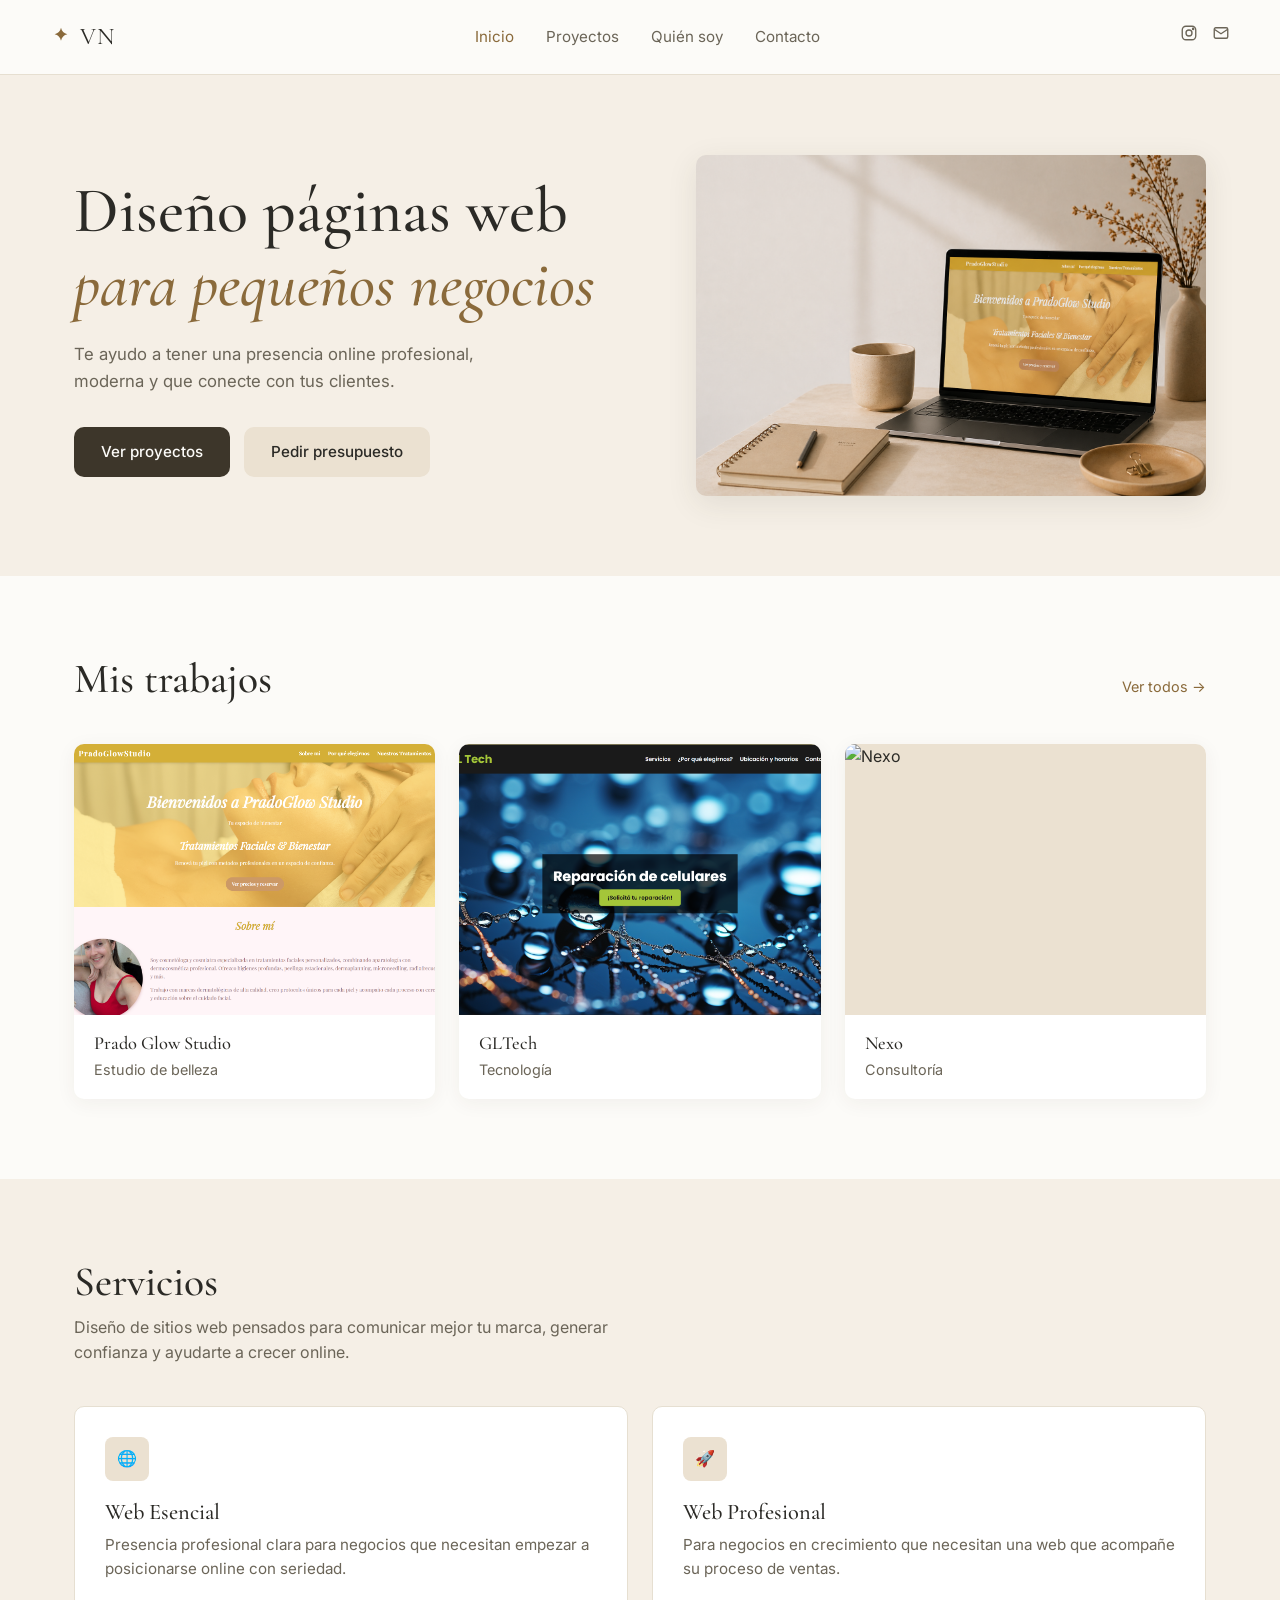
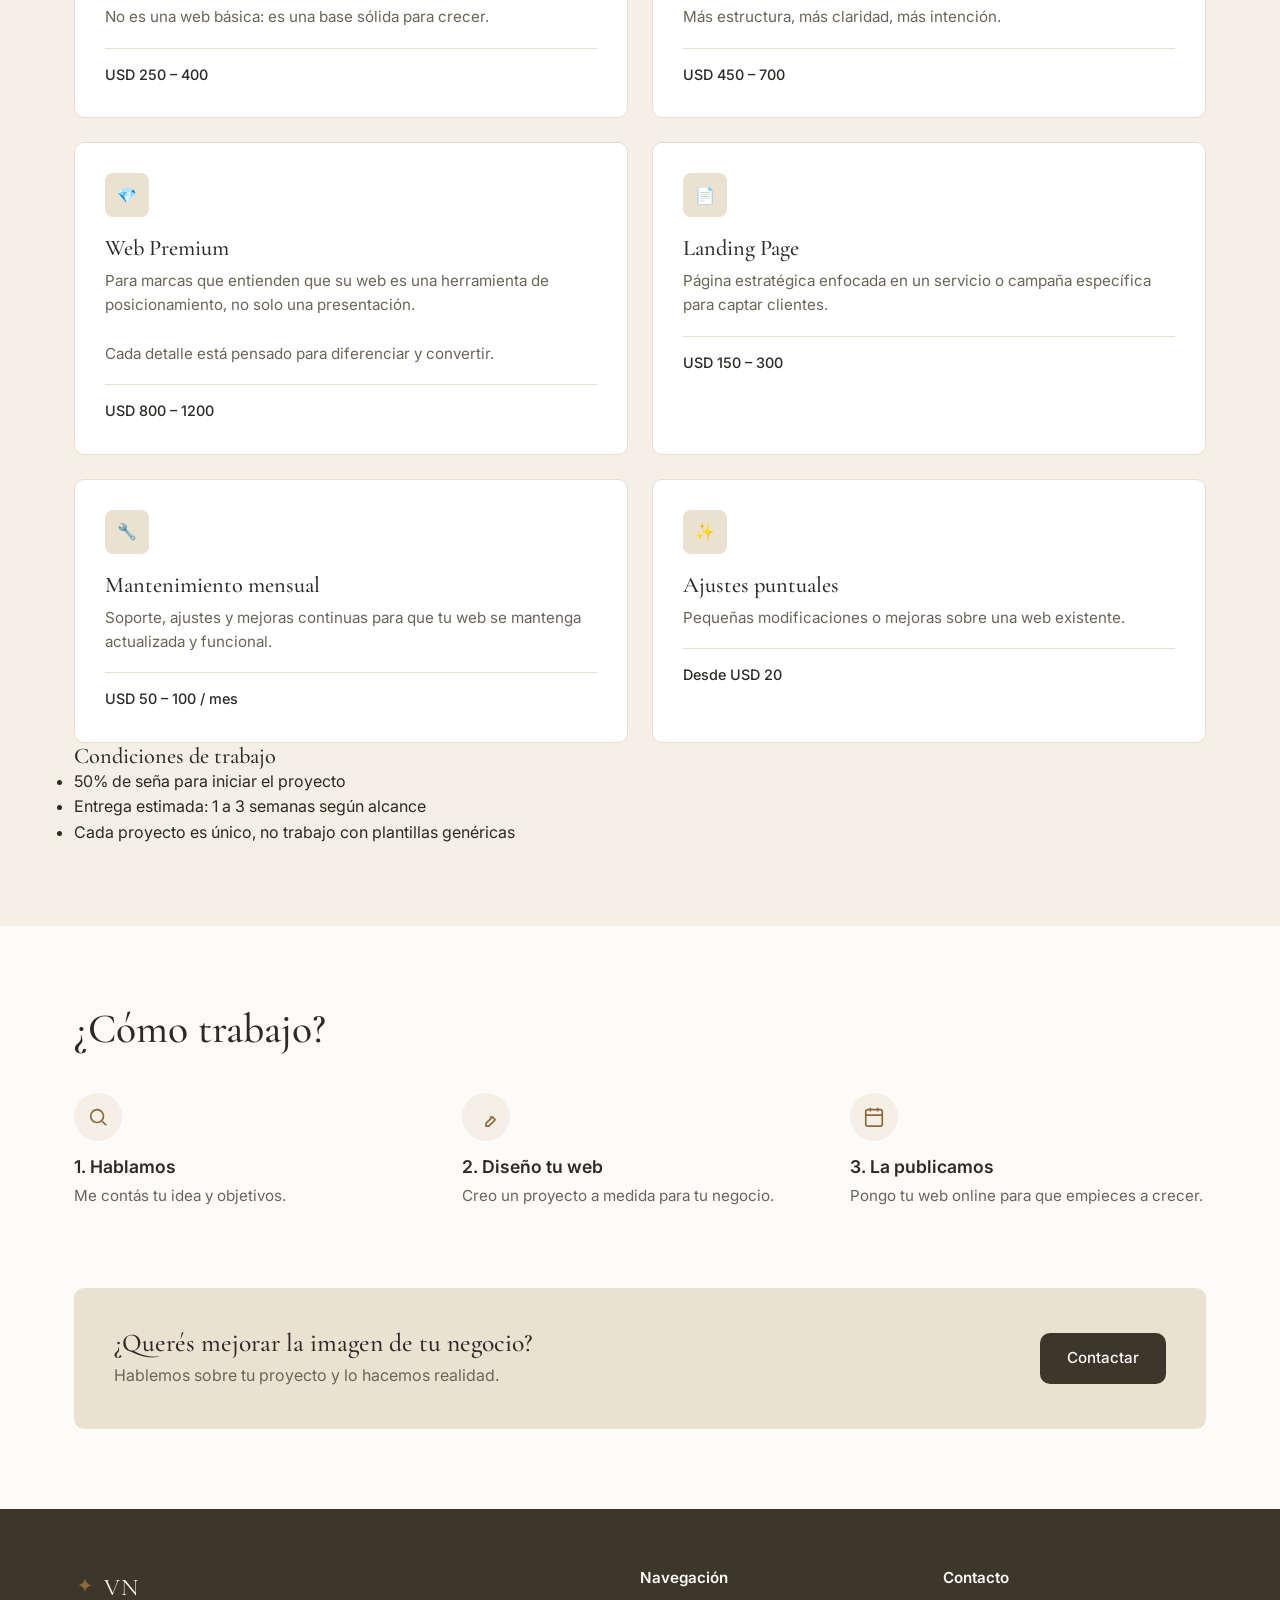
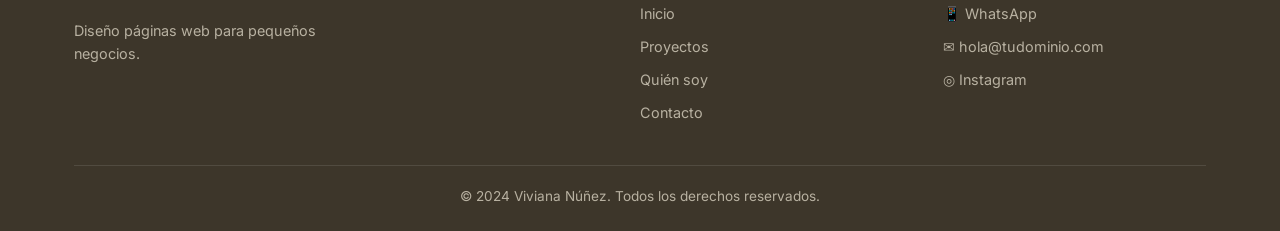
==== index.html @ c71acf17 "Update index.html" ====
<!DOCTYPE html>
<html lang="es">
<head>
  <meta charset="UTF-8" />
  <meta name="viewport" content="width=device-width, initial-scale=1.0" />
  <title>Viviana Núñez · Diseño web para pequeños negocios</title>
  <meta name="description" content="Diseño páginas web profesionales y modernas para pequeños negocios. Te ayudo a tener una presencia online que conecte con tus clientes." />
  <link rel="preconnect" href="https://fonts.googleapis.com" />
  <link rel="preconnect" href="https://fonts.gstatic.com" crossorigin />
  <link href="https://fonts.googleapis.com/css2?family=Cormorant+Garamond:ital,wght@0,400;0,500;0,600;1,400;1,500&family=Inter:wght@300;400;500;600&display=swap" rel="stylesheet" />
  <link rel="stylesheet" href="styles.css" />
</head>
<body>

<!-- Header -->
<header class="site-header">
  <div class="container nav">
    <a href="index.html" class="logo">
      <svg class="logo-mark" viewBox="0 0 24 24" fill="currentColor"><path d="M12 2c-1 4-3 6-7 7 4 1 6 3 7 7 1-4 3-6 7-7-4-1-6-3-7-7z"/></svg>
      <span>VN</span>
    </a>
    <ul class="nav-links">
      <li><a href="index.html" class="active">Inicio</a></li>
      <li><a href="proyectos.html">Proyectos</a></li>
      <li><a href="quien-soy.html">Quién soy</a></li>
      <li><a href="contacto.html">Contacto</a></li>
    </ul>
    <div class="nav-social">
      <a href="#" aria-label="Instagram"><svg width="18" height="18" fill="none" stroke="currentColor" stroke-width="1.8" viewBox="0 0 24 24"><rect x="3" y="3" width="18" height="18" rx="5"/><circle cx="12" cy="12" r="4"/><circle cx="17.5" cy="6.5" r="0.8" fill="currentColor"/></svg></a>
      <a href="#" aria-label="Email"><svg width="18" height="18" fill="none" stroke="currentColor" stroke-width="1.8" viewBox="0 0 24 24"><rect x="3" y="5" width="18" height="14" rx="2"/><path d="M3 7l9 6 9-6"/></svg></a>
    </div>
    <button class="nav-toggle" aria-label="Menú">☰</button>
  </div>
</header>

<!-- Hero -->
<section class="hero">
  <div class="container hero-grid">
    <div>
      <h1 class="hero-title">
        Diseño páginas web
        <span class="accent">para pequeños negocios</span>
      </h1>
      <p class="hero-text">Te ayudo a tener una presencia online profesional, moderna y que conecte con tus clientes.</p>
      <div class="hero-actions">
        <a href="proyectos.html" class="btn btn-primary">Ver proyectos</a>
        <a href="contacto.html" class="btn btn-secondary">Pedir presupuesto</a>
      </div>
    </div>
    <div class="hero-image">
      <img src="hero.png" alt="Desk" />
    </div>
  </div>
</section>

<!-- Mis trabajos -->
<section>
  <div class="container">
    <div class="section-head">
      <h2 class="section-title">Mis trabajos</h2>
      <a href="proyectos.html" class="link-arrow">Ver todos →</a>
    </div>
    <div class="projects-grid">
      <a href="proyecto.html" class="project-card">
        <div class="img-wrap"><img src="PradoGlow.png" alt="Prado Glow Studio" loading="lazy" /></div>
        <div class="card-body"><h3>Prado Glow Studio</h3><p>Estudio de belleza</p></div>
      </a>
      <a href="proyecto.html" class="project-card">
        <div class="img-wrap"><img src="GLTech.png" alt="GLTech" loading="lazy" /></div>
        <div class="card-body"><h3>GLTech</h3><p>Tecnología</p></div>
      </a>
      <a href="proyecto.html" class="project-card">
        <div class="img-wrap"><img src="images/project-nexo.jpg" alt="Nexo" loading="lazy" /></div>
        <div class="card-body"><h3>Nexo</h3><p>Consultoría</p></div>
      </a>
    </div>
  </div>
</section>

<!-- Servicios -->
<section class="section-services">
  <div class="container">

    <h2 class="section-title">Servicios</h2>
    <p class="section-sub">
      Diseño de sitios web pensados para comunicar mejor tu marca, generar confianza y ayudarte a crecer online.
    </p>

    <div class="services-grid">

      <!-- Web Esencial -->
      <div class="service-card">
        <div class="icon">🌐</div>
        <h3>Web Esencial</h3>
        <p>
          Presencia profesional clara para negocios que necesitan empezar a posicionarse online con seriedad.
          <br><br>
          No es una web básica: es una base sólida para crecer.
        </p>
        <span class="service-price">USD 250 – 400</span>
      </div>

      <!-- Web Profesional -->
      <div class="service-card">
        <div class="icon">🚀</div>
        <h3>Web Profesional</h3>
        <p>
          Para negocios en crecimiento que necesitan una web que acompañe su proceso de ventas.
          <br><br>
          Más estructura, más claridad, más intención.
        </p>
        <span class="service-price">USD 450 – 700</span>
      </div>

      <!-- Web Premium -->
      <div class="service-card">
        <div class="icon">💎</div>
        <h3>Web Premium</h3>
        <p>
          Para marcas que entienden que su web es una herramienta de posicionamiento, no solo una presentación.
          <br><br>
          Cada detalle está pensado para diferenciar y convertir.
        </p>
        <span class="service-price">USD 800 – 1200</span>
      </div>

      <!-- Landing page -->
      <div class="service-card">
        <div class="icon">📄</div>
        <h3>Landing Page</h3>
        <p>
          Página estratégica enfocada en un servicio o campaña específica para captar clientes.
        </p>
        <span class="service-price">USD 150 – 300</span>
      </div>

      <!-- Mantenimiento -->
      <div class="service-card">
        <div class="icon">🔧</div>
        <h3>Mantenimiento mensual</h3>
        <p>
          Soporte, ajustes y mejoras continuas para que tu web se mantenga actualizada y funcional.
        </p>
        <span class="service-price">USD 50 – 100 / mes</span>
      </div>

      <!-- Ajustes -->
      <div class="service-card">
        <div class="icon">✨</div>
        <h3>Ajustes puntuales</h3>
        <p>
          Pequeñas modificaciones o mejoras sobre una web existente.
        </p>
        <span class="service-price">Desde USD 20</span>
      </div>

    </div>

    <!-- Condiciones -->
    <div class="conditions">
      <h3>Condiciones de trabajo</h3>
      <ul>
        <li>50% de seña para iniciar el proyecto</li>
        <li>Entrega estimada: 1 a 3 semanas según alcance</li>
        <li>Cada proyecto es único, no trabajo con plantillas genéricas</li>
      </ul>
    </div>

  </div>
</section>
<!-- ¿Cómo trabajo? -->
<section>
  <div class="container">
    <h2 class="section-title" style="margin-bottom: 40px;">¿Cómo trabajo?</h2>
    <div class="steps-grid">
      <div class="step">
        <div class="icon"><svg width="22" height="22" fill="none" stroke="currentColor" stroke-width="1.8" viewBox="0 0 24 24"><circle cx="11" cy="11" r="7"/><path d="M21 21l-4.3-4.3"/></svg></div>
        <h4>1. Hablamos</h4>
        <p>Me contás tu idea y objetivos.</p>
      </div>
      <div class="step">
        <div class="icon"><svg width="22" height="22" fill="none" stroke="currentColor" stroke-width="1.8" viewBox="0 0 24 24"><path d="M12 19l7-7 3 3-7 7H12v-3z"/><path d="M18 13l-1.5-1.5"/></svg></div>
        <h4>2. Diseño tu web</h4>
        <p>Creo un proyecto a medida para tu negocio.</p>
      </div>
      <div class="step">
        <div class="icon"><svg width="22" height="22" fill="none" stroke="currentColor" stroke-width="1.8" viewBox="0 0 24 24"><rect x="3" y="4" width="18" height="18" rx="2"/><path d="M16 2v4M8 2v4M3 10h18"/></svg></div>
        <h4>3. La publicamos</h4>
        <p>Pongo tu web online para que empieces a crecer.</p>
      </div>
    </div>
  </div>
</section>

<!-- CTA banner -->
<section style="padding-top: 0;">
  <div class="container">
    <div class="cta-banner">
      <div>
        <h3>¿Querés mejorar la imagen de tu negocio?</h3>
        <p>Hablemos sobre tu proyecto y lo hacemos realidad.</p>
      </div>
      <a href="contacto.html" class="btn btn-primary">Contactar</a>
    </div>
  </div>
</section>

<!-- Footer -->
<footer class="site-footer">
  <div class="container">
    <div class="footer-grid">
      <div class="footer-brand">
        <div class="logo"><svg class="logo-mark" viewBox="0 0 24 24" fill="currentColor"><path d="M12 2c-1 4-3 6-7 7 4 1 6 3 7 7 1-4 3-6 7-7-4-1-6-3-7-7z"/></svg><span>VN</span></div>
        <p>Diseño páginas web para pequeños negocios.</p>
      </div>
      <div class="footer-col">
        <h4>Navegación</h4>
        <ul>
          <li><a href="index.html">Inicio</a></li>
          <li><a href="proyectos.html">Proyectos</a></li>
          <li><a href="quien-soy.html">Quién soy</a></li>
          <li><a href="contacto.html">Contacto</a></li>
        </ul>
      </div>
      <div class="footer-col">
        <h4>Contacto</h4>
        <ul>
          <li>📱 WhatsApp</li>
          <li>✉ hola@tudominio.com</li>
          <li>◎ Instagram</li>
        </ul>
      </div>
    </div>
    <div class="footer-bottom">© 2024 Viviana Núñez. Todos los derechos reservados.</div>
  </div>
</footer>

<script src="main.js"></script>
</body>
</html>
---- styles.css ----
/* ============================================
   Viviana Núñez — Diseño web para pequeños negocios
   Sistema de diseño
   ============================================ */

:root {
  /* Paleta */
  --bg: #fcfbf8;
  --bg-soft: #f5efe6;
  --bg-warm: #ebe1d1;
  --surface: #ffffff;
  --text: #2b2a26;
  --text-muted: #6b6558;
  --accent: #8a6a3b;        /* dorado oliva */
  --accent-soft: #c8a978;
  --dark: #3d362a;          /* footer / botones oscuros */
  --dark-hover: #4d4434;
  --border: #e6dfd1;

  /* Tipografía */
  --font-serif: "Cormorant Garamond", "Playfair Display", Georgia, serif;
  --font-sans: "Inter", -apple-system, BlinkMacSystemFont, "Segoe UI", sans-serif;

  /* Layout */
  --container: 1180px;
  --radius: 10px;
  --shadow-soft: 0 4px 20px rgba(61, 54, 42, 0.06);
  --shadow-md: 0 8px 30px rgba(61, 54, 42, 0.1);
  --transition: 0.3s ease;
}

/* ===== Reset ===== */
* { box-sizing: border-box; margin: 0; padding: 0; }
html { scroll-behavior: smooth; }
body {
  font-family: var(--font-sans);
  font-size: 16px;
  line-height: 1.6;
  color: var(--text);
  background: var(--bg);
  -webkit-font-smoothing: antialiased;
}
img { max-width: 100%; display: block; }
a { color: inherit; text-decoration: none; transition: color var(--transition); }
button { font-family: inherit; cursor: pointer; border: none; background: none; }

/* ===== Layout ===== */
.container {
  max-width: var(--container);
  margin: 0 auto;
  padding: 0 24px;
}

/* ===== Tipografía ===== */
h1, h2, h3, h4 {
  font-family: var(--font-serif);
  font-weight: 500;
  color: var(--text);
  line-height: 1.15;
}
h1 { font-size: clamp(2.4rem, 5vw, 3.6rem); }
h2 { font-size: clamp(1.8rem, 3.5vw, 2.6rem); }
h3 { font-size: 1.4rem; }
.text-muted { color: var(--text-muted); }
.text-accent { color: var(--accent); font-style: italic; }

/* ===== Header / Nav ===== */
.site-header {
  position: sticky;
  top: 0;
  z-index: 50;
  background: rgba(252, 251, 248, 0.92);
  backdrop-filter: blur(10px);
  border-bottom: 1px solid var(--border);
}
.nav {
  display: flex;
  align-items: center;
  justify-content: space-between;
  padding: 18px 0;
}
.logo {
  display: flex;
  align-items: center;
  gap: 8px;
  font-family: var(--font-serif);
  font-size: 1.5rem;
  letter-spacing: 0.05em;
}
.logo-mark {
  width: 22px; height: 22px;
  color: var(--accent);
}
.nav-links {
  display: flex;
  gap: 32px;
  list-style: none;
}
.nav-links a {
  font-size: 0.95rem;
  color: var(--text-muted);
  position: relative;
}
.nav-links a:hover,
.nav-links a.active {
  color: var(--accent);
}
.nav-social {
  display: flex;
  gap: 14px;
  color: var(--text-muted);
}
.nav-social a:hover { color: var(--accent); }
.nav-toggle {
  display: none;
  font-size: 1.5rem;
  color: var(--text);
}

/* ===== Botones ===== */
.btn {
  display: inline-flex;
  align-items: center;
  justify-content: center;
  gap: 8px;
  padding: 12px 26px;
  border-radius: var(--radius);
  font-size: 0.95rem;
  font-weight: 500;
  transition: all var(--transition);
  cursor: pointer;
  border: 1px solid transparent;
}
.btn-primary {
  background: var(--dark);
  color: var(--bg);
}
.btn-primary:hover { background: var(--dark-hover); transform: translateY(-1px); }
.btn-secondary {
  background: var(--bg-warm);
  color: var(--text);
}
.btn-secondary:hover { background: var(--accent-soft); color: var(--bg); }
.btn-outline {
  border-color: var(--border);
  color: var(--text);
  background: transparent;
}
.btn-outline:hover { background: var(--bg-soft); }

/* ===== Secciones ===== */
section { padding: 80px 0; }
.section-title { margin-bottom: 8px; }
.section-sub { color: var(--text-muted); margin-bottom: 40px; max-width: 540px; }

/* ===== Hero ===== */
.hero {
  background: var(--bg-soft);
  padding: 80px 0;
}
.hero-grid {
  display: grid;
  grid-template-columns: 1.1fr 1fr;
  gap: 60px;
  align-items: center;
}
.hero-title {
  font-size: clamp(2.6rem, 5.5vw, 4rem);
  margin-bottom: 20px;
}
.hero-title .accent { color: var(--accent); font-style: italic; display: block; }
.hero-text {
  color: var(--text-muted);
  font-size: 1.05rem;
  margin-bottom: 32px;
  max-width: 460px;
}
.hero-actions { display: flex; gap: 14px; flex-wrap: wrap; }
.hero-image {
  border-radius: var(--radius);
  overflow: hidden;
  box-shadow: var(--shadow-md);
}
.hero-image img { width: 100%; height: 100%; object-fit: cover; }

/* ===== Tarjetas de proyectos ===== */
.section-head {
  display: flex;
  align-items: baseline;
  justify-content: space-between;
  margin-bottom: 32px;
  flex-wrap: wrap;
  gap: 12px;
}
.link-arrow {
  font-size: 0.9rem;
  color: var(--accent);
  border-bottom: 1px solid transparent;
}
.link-arrow:hover { border-color: var(--accent); }

.projects-grid {
  display: grid;
  grid-template-columns: repeat(3, 1fr);
  gap: 24px;
}
.projects-grid.two-cols { grid-template-columns: repeat(2, 1fr); }
.project-card {
  background: var(--surface);
  border-radius: var(--radius);
  overflow: hidden;
  box-shadow: var(--shadow-soft);
  transition: transform var(--transition), box-shadow var(--transition);
  display: block;
}
.project-card:hover { transform: translateY(-4px); box-shadow: var(--shadow-md); }
.project-card .img-wrap {
  aspect-ratio: 4 / 3;
  overflow: hidden;
  background: var(--bg-warm);
}
.project-card img {
  width: 100%; height: 100%; object-fit: cover;
  transition: transform 0.6s ease;
}
.project-card:hover img { transform: scale(1.05); }
.project-card .card-body {
  padding: 18px 20px;
}
.project-card h3 {
  font-size: 1.15rem;
  margin-bottom: 4px;
}
.project-card p { color: var(--text-muted); font-size: 0.9rem; }

/* ===== Servicios ===== */
.section-services { background: var(--bg-soft); }
.services-grid {
  display: grid;
  grid-template-columns: repeat(2, 1fr);
  gap: 24px;
}
.service-card {
  background: var(--surface);
  padding: 30px;
  border-radius: var(--radius);
  border: 1px solid var(--border);
}
.service-card .icon {
  width: 44px; height: 44px;
  background: var(--bg-warm);
  border-radius: 8px;
  display: flex; align-items: center; justify-content: center;
  color: var(--accent);
  margin-bottom: 18px;
}
.service-card h3 { margin-bottom: 8px; }
.service-card p { color: var(--text-muted); font-size: 0.95rem; margin-bottom: 18px; }
.service-price {
  display: inline-block;
  padding-top: 14px;
  border-top: 1px solid var(--border);
  font-size: 0.9rem;
  color: var(--text);
  font-weight: 500;
  width: 100%;
}

/* ===== ¿Cómo trabajo? ===== */
.steps-grid {
  display: grid;
  grid-template-columns: repeat(3, 1fr);
  gap: 32px;
  position: relative;
}
.step {
  text-align: left;
}
.step .icon {
  width: 48px; height: 48px;
  border-radius: 50%;
  background: var(--bg-soft);
  display: flex; align-items: center; justify-content: center;
  color: var(--accent);
  margin-bottom: 16px;
}
.step h4 { font-size: 1.1rem; margin-bottom: 6px; font-family: var(--font-sans); font-weight: 600; }
.step p { color: var(--text-muted); font-size: 0.95rem; }

/* ===== CTA banner ===== */
.cta-banner {
  background: var(--bg-warm);
  border-radius: var(--radius);
  padding: 40px;
  display: flex;
  align-items: center;
  justify-content: space-between;
  gap: 24px;
  flex-wrap: wrap;
}
.cta-banner h3 { font-size: 1.6rem; margin-bottom: 6px; }
.cta-banner p { color: var(--text-muted); max-width: 480px; }

/* ===== Footer ===== */
.site-footer {
  background: var(--dark);
  color: #d8d2c4;
  padding: 60px 0 24px;
}
.footer-grid {
  display: grid;
  grid-template-columns: 2fr 1fr 1fr;
  gap: 40px;
  margin-bottom: 40px;
}
.footer-brand .logo { color: var(--bg); margin-bottom: 12px; }
.footer-brand p { color: #b8b1a1; font-size: 0.9rem; max-width: 280px; }
.footer-col h4 {
  color: var(--bg);
  font-family: var(--font-sans);
  font-size: 0.95rem;
  font-weight: 600;
  margin-bottom: 16px;
}
.footer-col ul { list-style: none; display: flex; flex-direction: column; gap: 10px; }
.footer-col a { font-size: 0.9rem; color: #b8b1a1; }
.footer-col a:hover { color: var(--bg); }
.footer-col li { display: flex; align-items: center; gap: 8px; font-size: 0.9rem; color: #b8b1a1; }
.footer-bottom {
  border-top: 1px solid rgba(255,255,255,0.1);
  padding-top: 20px;
  text-align: center;
  font-size: 0.85rem;
  color: #b8b1a1;
}

/* ===== Página: Quién soy ===== */
.page-hero {
  background: var(--bg-soft);
  padding: 80px 0;
}
.page-hero-grid {
  display: grid;
  grid-template-columns: 1.2fr 1fr;
  gap: 60px;
  align-items: center;
}
.page-hero h1 { margin-bottom: 16px; }
.page-hero p { color: var(--text-muted); font-size: 1.05rem; max-width: 480px; }
.page-hero-image {
  border-radius: var(--radius);
  overflow: hidden;
  box-shadow: var(--shadow-md);
}

.about-section .about-grid {
  display: grid;
  grid-template-columns: 1fr 1.2fr;
  gap: 60px;
  align-items: center;
}
.about-img {
  border-radius: var(--radius);
  overflow: hidden;
  box-shadow: var(--shadow-md);
}
.about-text h2 { margin-bottom: 20px; }
.about-text p { color: var(--text-muted); margin-bottom: 16px; }

.values-grid {
  display: grid;
  grid-template-columns: repeat(3, 1fr);
  gap: 24px;
  text-align: center;
}
.value-card {
  padding: 30px 20px;
}
.value-card .icon {
  width: 48px; height: 48px;
  margin: 0 auto 16px;
  color: var(--accent);
  display: flex; align-items: center; justify-content: center;
}
.value-card h4 {
  font-family: var(--font-sans);
  font-weight: 600;
  font-size: 1.05rem;
  margin-bottom: 6px;
}
.value-card p { color: var(--text-muted); font-size: 0.95rem; }

.cta-section {
  background: var(--bg-warm);
  text-align: center;
  padding: 70px 24px;
}
.cta-section h2 { color: var(--accent); font-style: italic; margin-bottom: 12px; }
.cta-section p { color: var(--text-muted); margin-bottom: 24px; }

/* ===== Página: Proyectos — filtros ===== */
.filters {
  display: flex;
  gap: 12px;
  margin-bottom: 32px;
  flex-wrap: wrap;
}
.filter-btn {
  padding: 8px 18px;
  border-radius: 999px;
  font-size: 0.9rem;
  background: var(--bg-soft);
  color: var(--text-muted);
  transition: all var(--transition);
}
.filter-btn.active {
  background: var(--dark);
  color: var(--bg);
}
.filter-btn:hover:not(.active) { background: var(--bg-warm); color: var(--text); }

.projects-grid.detailed { grid-template-columns: repeat(2, 1fr); gap: 32px; }
.projects-grid.detailed .project-card .img-wrap { aspect-ratio: 4 / 3; }

/* ===== Página: Proyecto individual ===== */
.back-link {
  display: inline-flex;
  align-items: center;
  gap: 6px;
  color: var(--text-muted);
  font-size: 0.9rem;
  margin-bottom: 24px;
}
.back-link:hover { color: var(--accent); }

.project-hero img {
  width: 100%;
  border-radius: var(--radius);
  aspect-ratio: 16 / 9;
  object-fit: cover;
  box-shadow: var(--shadow-md);
}
.project-info {
  margin-top: 32px;
  display: flex;
  align-items: center;
  justify-content: space-between;
  flex-wrap: wrap;
  gap: 12px;
}
.project-info h1 { margin-bottom: 4px; }
.project-info p { color: var(--text-muted); }
.tag {
  display: inline-block;
  padding: 6px 14px;
  background: var(--bg-warm);
  color: var(--text);
  border-radius: 999px;
  font-size: 0.85rem;
}

.project-block {
  display: grid;
  grid-template-columns: 1fr 1fr;
  gap: 50px;
  align-items: center;
  margin-bottom: 60px;
}
.project-block:nth-child(even) .block-text { order: 2; }
.project-block h3 { font-size: 1.5rem; margin-bottom: 12px; }
.project-block p { color: var(--text-muted); }
.block-img {
  border-radius: var(--radius);
  overflow: hidden;
  box-shadow: var(--shadow-soft);
  aspect-ratio: 4 / 3;
}
.block-img img { width: 100%; height: 100%; object-fit: cover; }

.project-actions {
  display: flex;
  gap: 14px;
  margin-top: 20px;
  flex-wrap: wrap;
}

/* ===== Página: Contacto ===== */
.contact-grid {
  display: grid;
  grid-template-columns: 1.4fr 1fr;
  gap: 48px;
  align-items: start;
}
.contact-form {
  background: var(--surface);
  padding: 36px;
  border-radius: var(--radius);
  border: 1px solid var(--border);
}
.contact-form h3 { margin-bottom: 24px; }
.form-group { margin-bottom: 18px; }
.form-group label {
  display: block;
  font-size: 0.9rem;
  margin-bottom: 6px;
  color: var(--text);
}
.form-group input,
.form-group select,
.form-group textarea {
  width: 100%;
  padding: 12px 14px;
  border: 1px solid var(--border);
  border-radius: 8px;
  font-family: inherit;
  font-size: 0.95rem;
  background: var(--bg);
  color: var(--text);
  transition: border-color var(--transition);
}
.form-group input:focus,
.form-group select:focus,
.form-group textarea:focus {
  outline: none;
  border-color: var(--accent);
}
.form-group textarea { min-height: 120px; resize: vertical; }
.contact-form button { width: 100%; }

.contact-info h3 { margin-bottom: 24px; }
.info-item {
  display: flex;
  gap: 14px;
  padding: 16px 0;
  align-items: flex-start;
}
.info-item .icon {
  width: 40px; height: 40px;
  background: var(--bg-warm);
  border-radius: 50%;
  display: flex; align-items: center; justify-content: center;
  color: var(--accent);
  flex-shrink: 0;
}
.info-item h4 { font-family: var(--font-sans); font-size: 1rem; font-weight: 600; margin-bottom: 2px; }
.info-item p { color: var(--text-muted); font-size: 0.9rem; }

/* FAQ */
.faq-section { background: var(--bg-soft); }
.faq-list { max-width: 760px; margin: 0 auto; }
.faq-item {
  background: var(--surface);
  border-radius: var(--radius);
  margin-bottom: 12px;
  border: 1px solid var(--border);
  overflow: hidden;
}
.faq-question {
  width: 100%;
  text-align: left;
  padding: 20px 24px;
  font-size: 1rem;
  display: flex;
  justify-content: space-between;
  align-items: center;
  color: var(--text);
}
.faq-question .plus {
  font-size: 1.4rem;
  color: var(--accent);
  transition: transform var(--transition);
}
.faq-item.open .plus { transform: rotate(45deg); }
.faq-answer {
  max-height: 0;
  overflow: hidden;
  transition: max-height 0.4s ease;
  color: var(--text-muted);
  padding: 0 24px;
}
.faq-item.open .faq-answer {
  max-height: 200px;
  padding: 0 24px 20px;
}

/* ===== Responsive ===== */
@media (max-width: 900px) {
  .nav-links { display: none; position: absolute; top: 100%; left: 0; right: 0; background: var(--bg); flex-direction: column; padding: 20px; border-bottom: 1px solid var(--border); }
  .nav-links.open { display: flex; }
  .nav-toggle { display: block; }
  .site-header .nav { position: relative; }

  .hero-grid,
  .page-hero-grid,
  .about-section .about-grid,
  .contact-grid,
  .project-block { grid-template-columns: 1fr; gap: 32px; }
  .project-block:nth-child(even) .block-text { order: 0; }

  .projects-grid,
  .projects-grid.detailed,
  .services-grid,
  .steps-grid,
  .values-grid,
  .footer-grid { grid-template-columns: 1fr; }

  .projects-grid.two-cols { grid-template-columns: 1fr; }

  section, .hero, .page-hero { padding: 56px 0; }
  .cta-banner { flex-direction: column; text-align: center; align-items: stretch; }
}

@media (max-width: 600px) {
  .hero-actions { flex-direction: column; }
  .hero-actions .btn { width: 100%; }
  .contact-form { padding: 24px; }
}
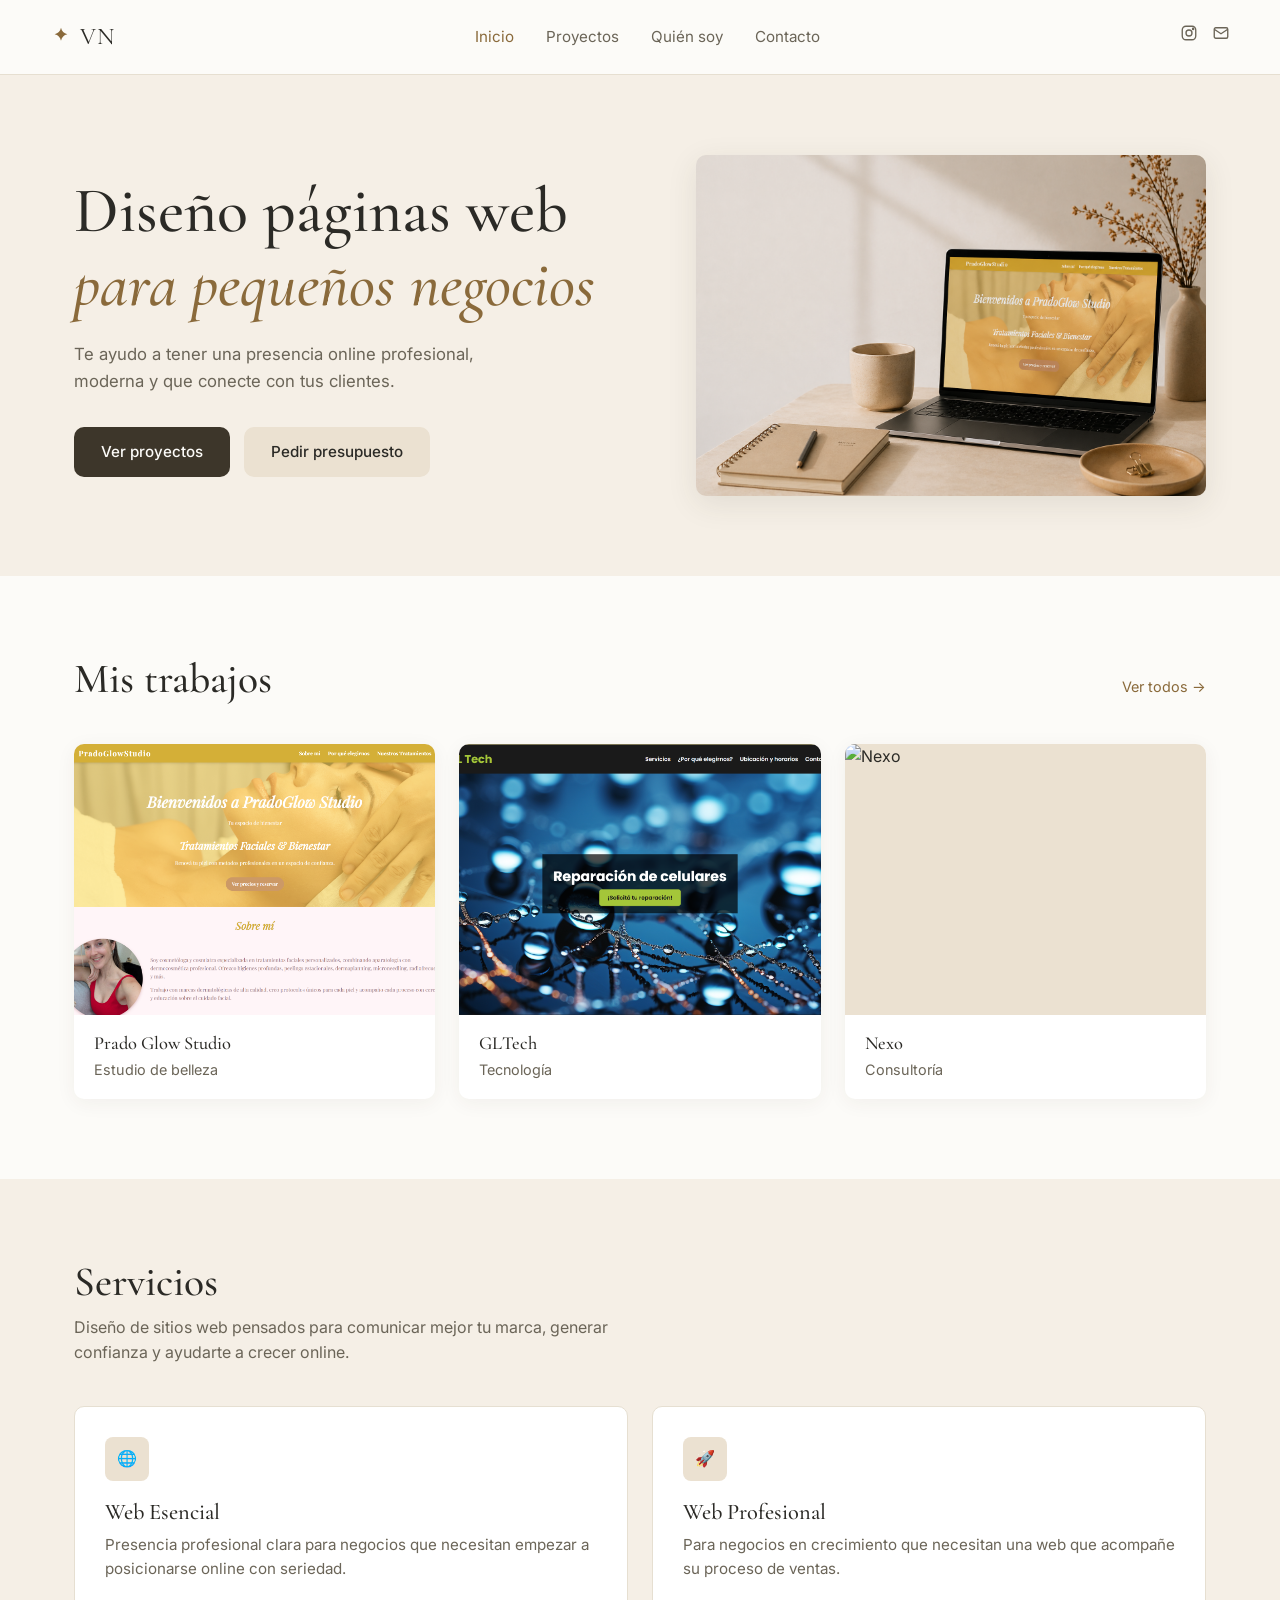
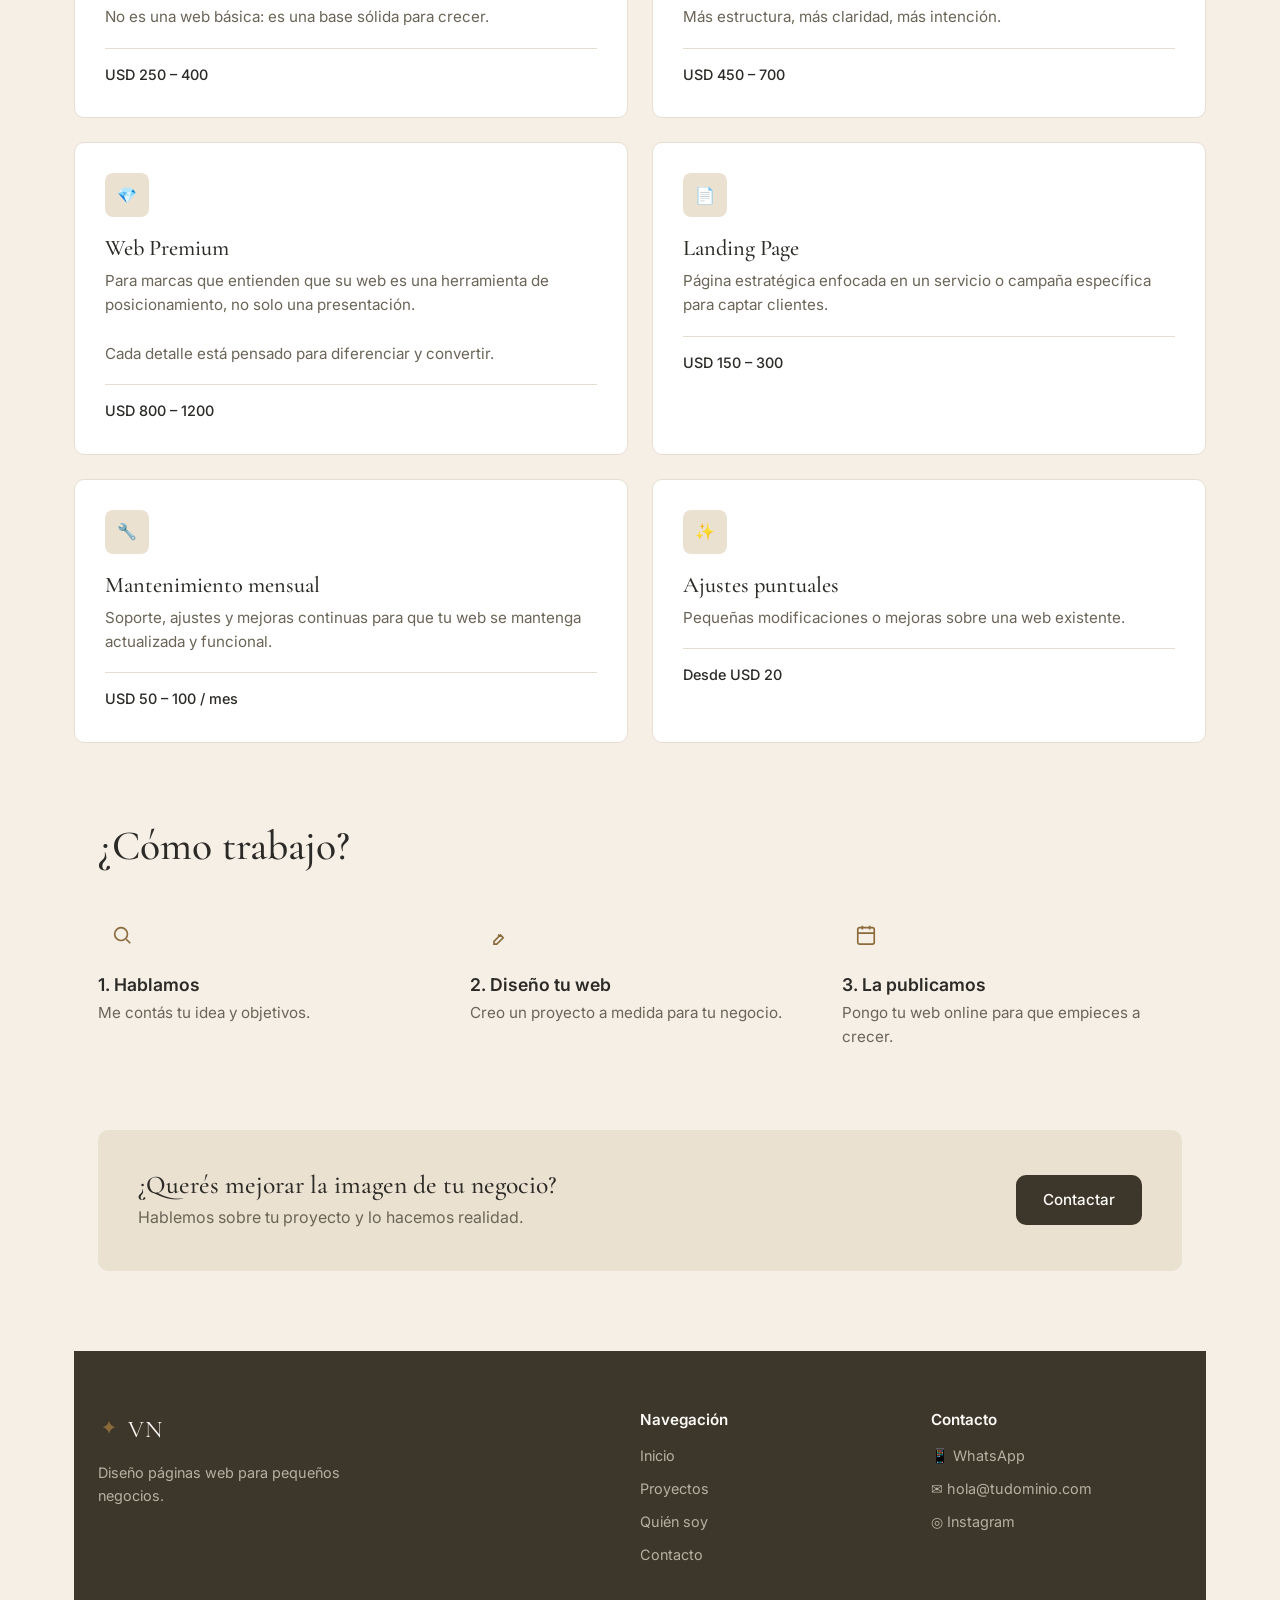
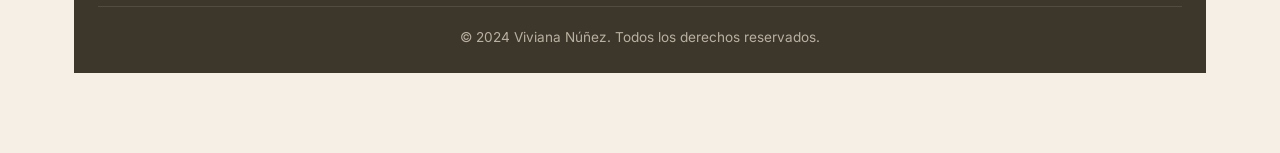
==== commit e4b95a82: "Update index.html" ====
--- a/index.html
+++ b/index.html
@@ -77,6 +77,7 @@
   </div>
 </section>
 
+
 <!-- Servicios -->
 <section class="section-services">
   <div class="container">
@@ -155,19 +156,7 @@
       </div>
 
     </div>
-
-    <!-- Condiciones -->
-    <div class="conditions">
-      <h3>Condiciones de trabajo</h3>
-      <ul>
-        <li>50% de seña para iniciar el proyecto</li>
-        <li>Entrega estimada: 1 a 3 semanas según alcance</li>
-        <li>Cada proyecto es único, no trabajo con plantillas genéricas</li>
-      </ul>
-    </div>
-
-  </div>
-</section>
+    
 <!-- ¿Cómo trabajo? -->
 <section>
   <div class="container">
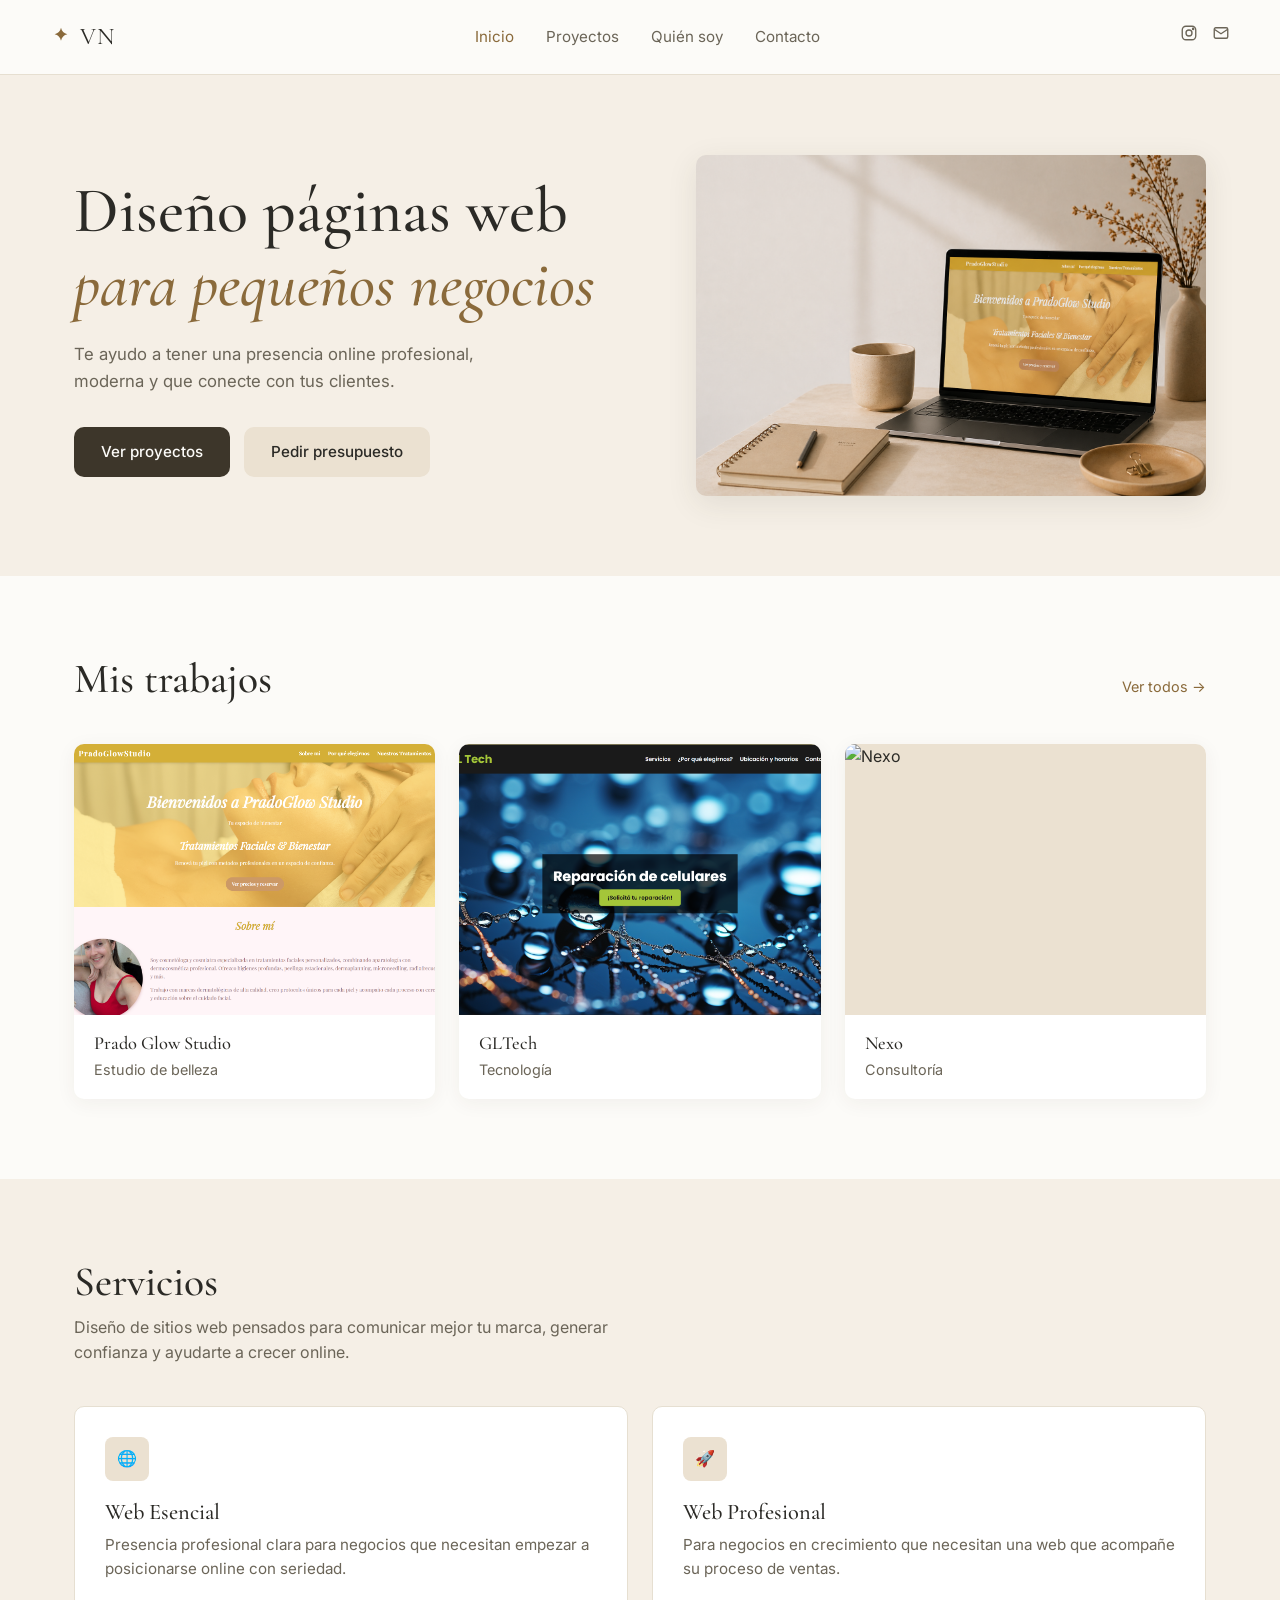
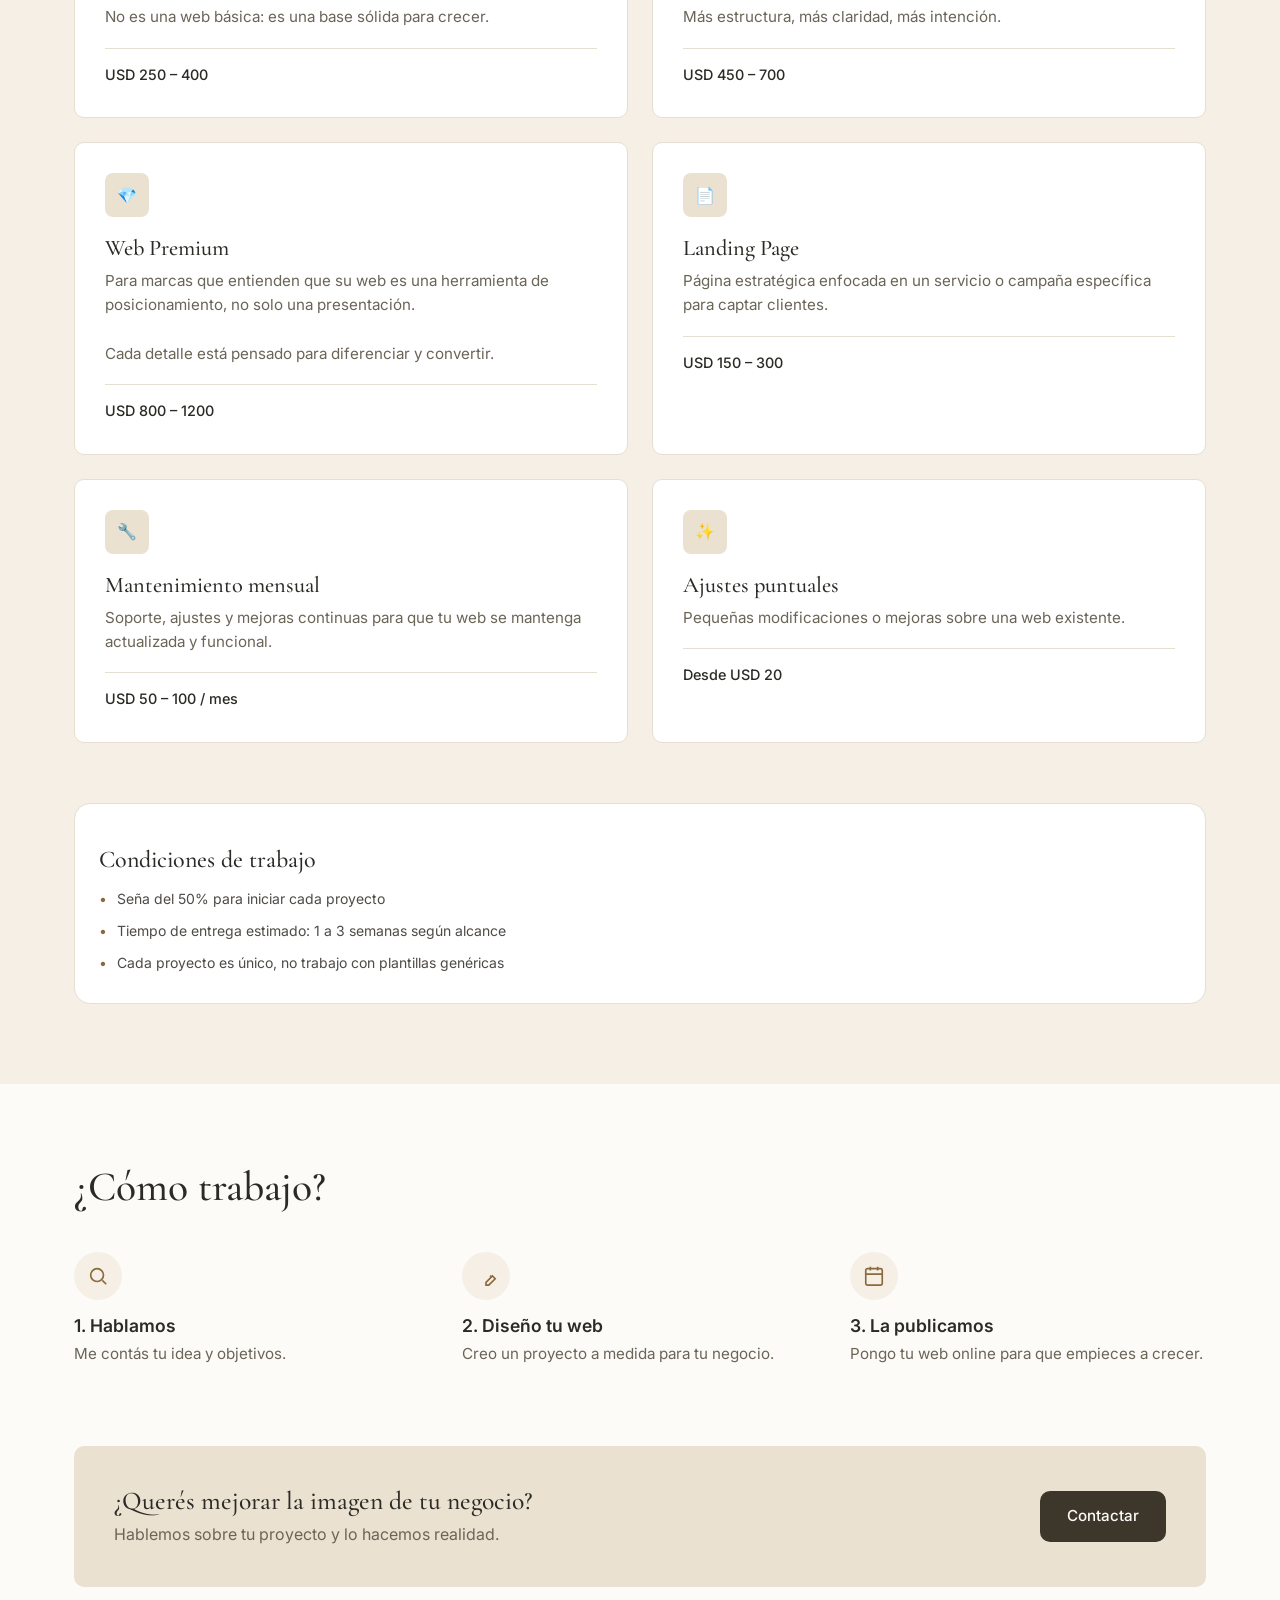
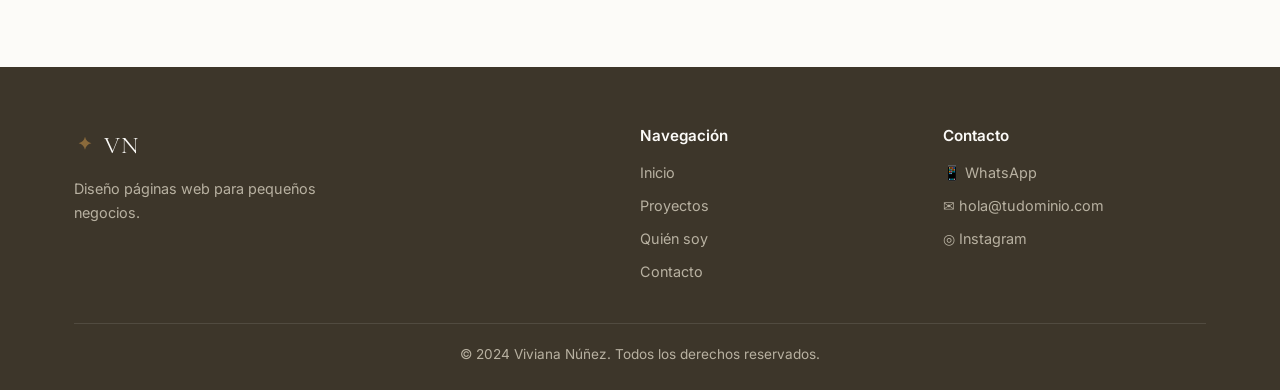
==== commit 6141e36b: "Update index.html" ====
--- a/index.html
+++ b/index.html
@@ -156,7 +156,19 @@
       </div>
 
     </div>
-    
+
+    <!-- Condiciones -->
+   <div class="conditions">
+  <h3 class="conditions-title">Condiciones de trabajo</h3>
+  <ul>
+    <li>Seña del 50% para iniciar cada proyecto</li>
+    <li>Tiempo de entrega estimado: 1 a 3 semanas según alcance</li>
+    <li>Cada proyecto es único, no trabajo con plantillas genéricas</li>
+  </ul>
+</div>
+
+  </div>
+</section>
 <!-- ¿Cómo trabajo? -->
 <section>
   <div class="container">
--- a/styles.css
+++ b/styles.css
@@ -266,6 +266,47 @@
   width: 100%;
 }
 
+.conditions {
+  margin-top: 60px;
+  padding: 28px 24px;
+  border: 1px solid var(--border, #e8ddd0);
+  background: var(--card, #ffffff);
+  border-radius: 16px;
+}
+
+.conditions h3 {
+   display: inline-block;
+  padding-top: 14px;
+  padding-bottom: 14px;
+  font-size: 1.5rem;
+  color: var(--text);
+  font-weight: 500;
+  width: 100%;
+}
+
+.conditions ul {
+  list-style: none;
+  padding: 0;
+  margin: 0;
+  display: grid;
+  gap: 10px;
+}
+
+.conditions li {
+  position: relative;
+  padding-left: 18px;
+  font-size: 14px;
+  color: rgba(47, 42, 38, 0.85);
+  line-height: 1.6;
+}
+
+.conditions li::before {
+  content: "•";
+  position: absolute;
+  left: 0;
+  color: var(--accent, #8b633f);
+}
+
 /* ===== ¿Cómo trabajo? ===== */
 .steps-grid {
   display: grid;
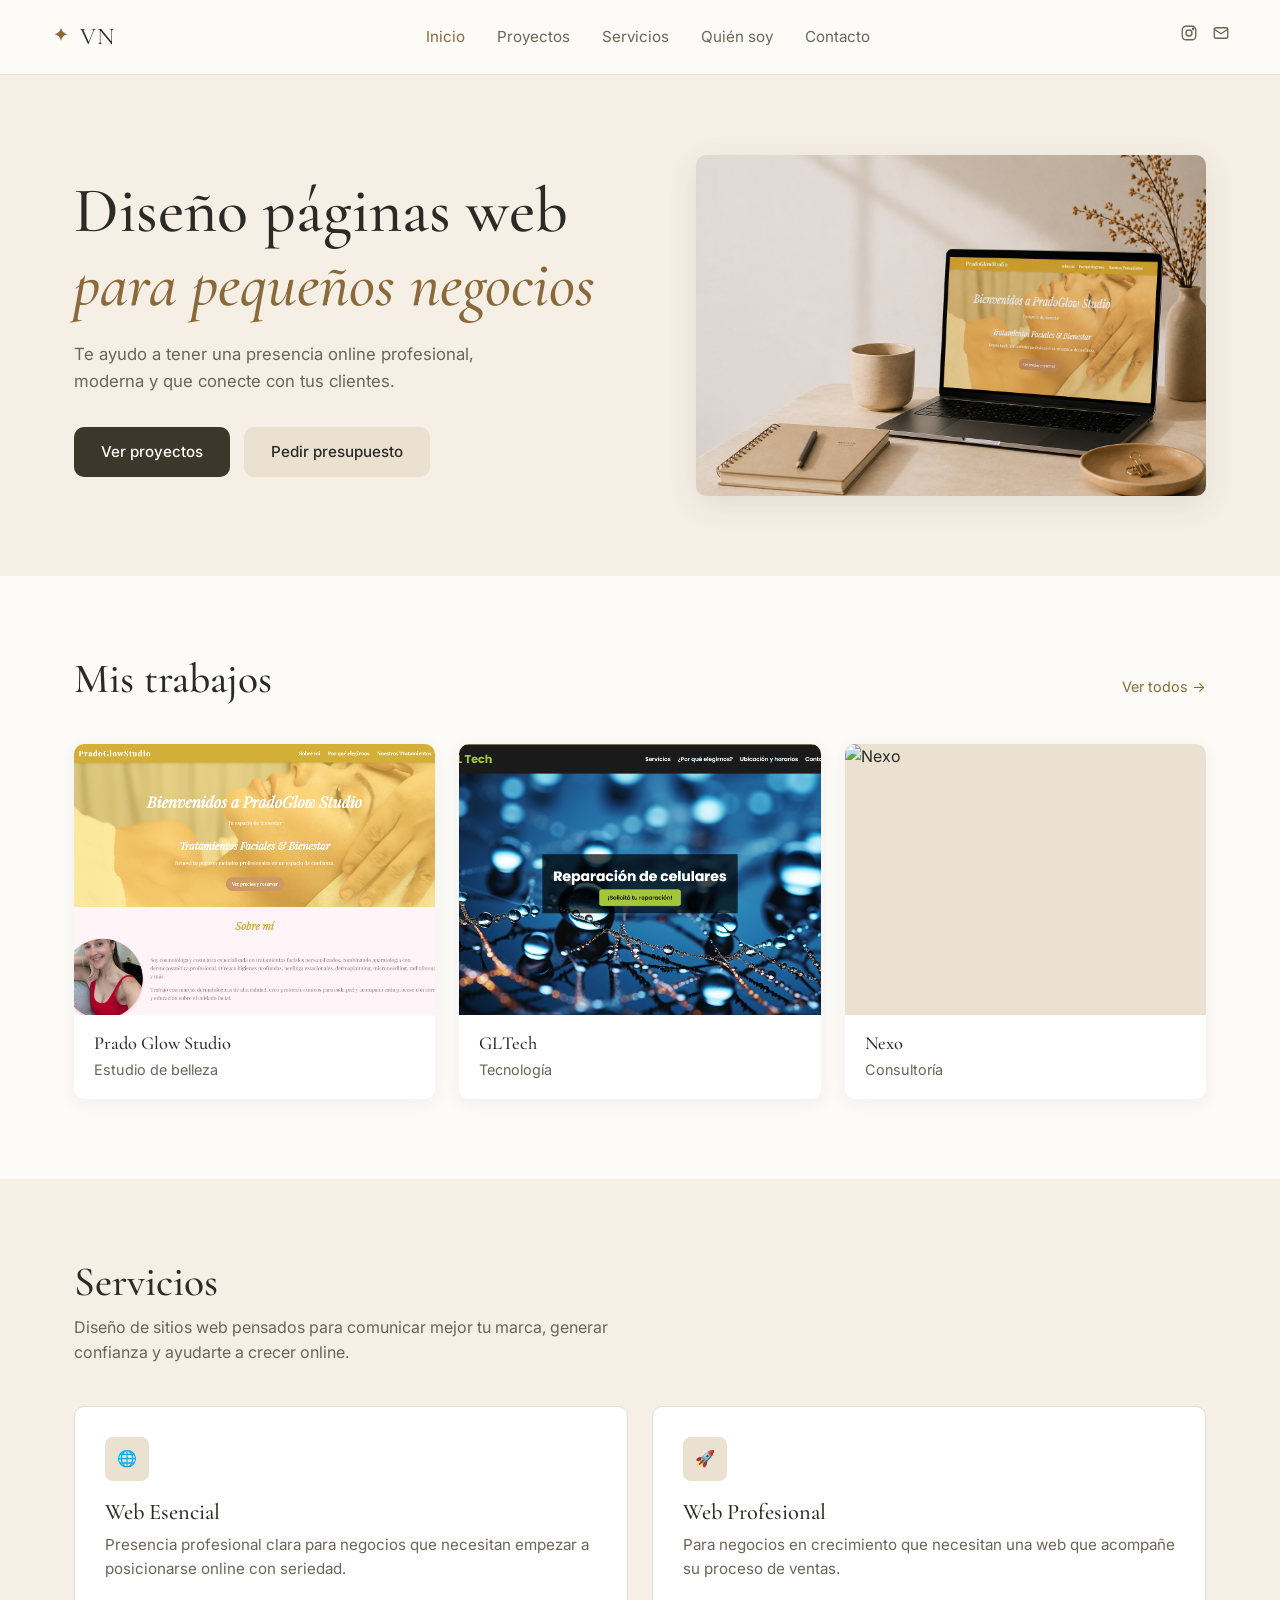
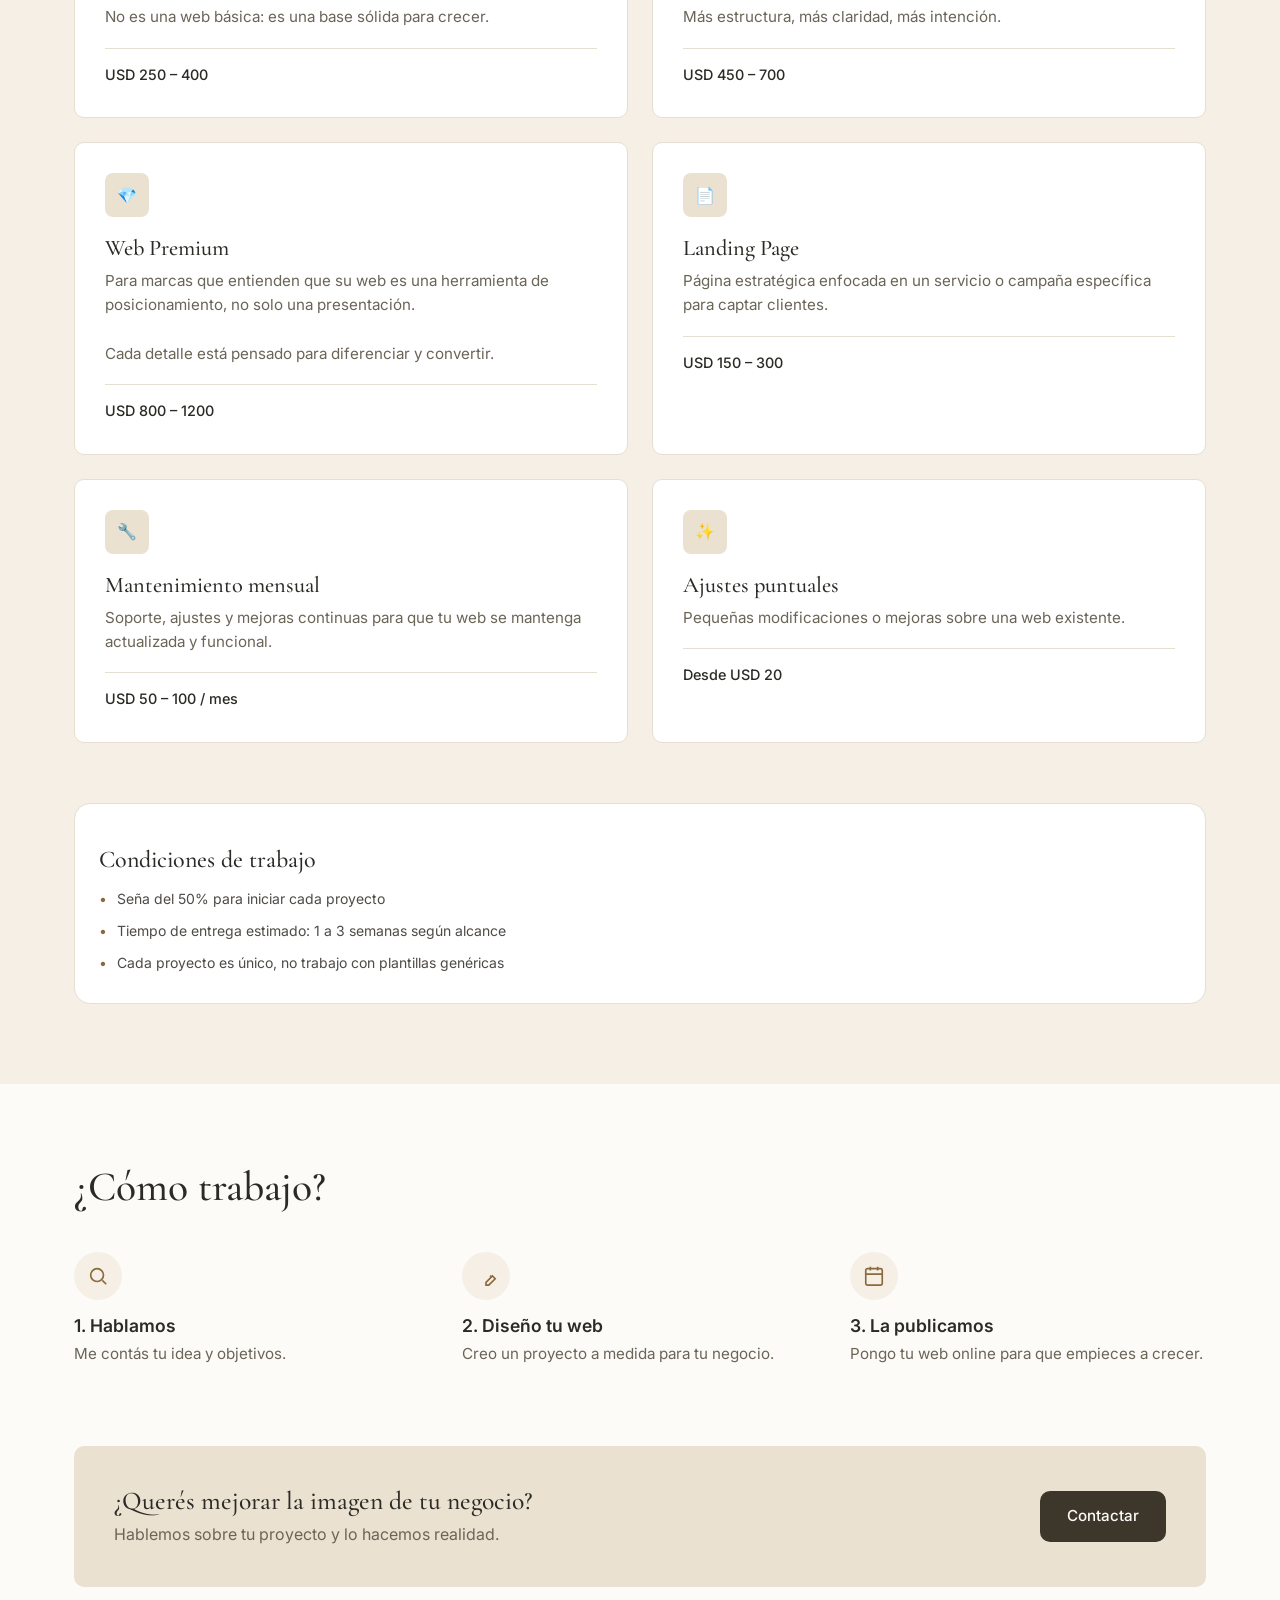
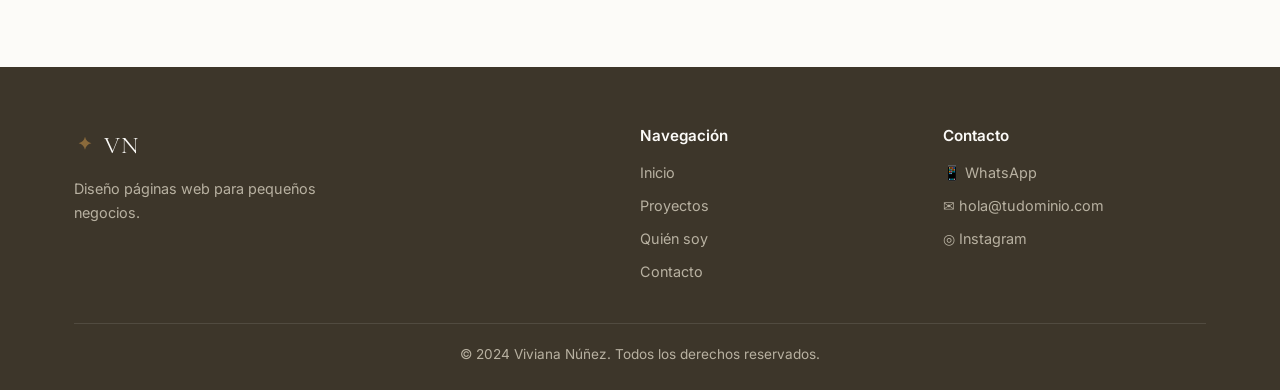
==== commit 3e0f010f: "Add 'Servicios' link to navigation menu" ====
--- a/index.html
+++ b/index.html
@@ -22,6 +22,7 @@
     <ul class="nav-links">
       <li><a href="index.html" class="active">Inicio</a></li>
       <li><a href="proyectos.html">Proyectos</a></li>
+      <li><a href="servicios.html">Servicios</a></li>
       <li><a href="quien-soy.html">Quién soy</a></li>
       <li><a href="contacto.html">Contacto</a></li>
     </ul>
--- a/styles.css
+++ b/styles.css
@@ -388,10 +388,22 @@
 }
 .page-hero h1 { margin-bottom: 16px; }
 .page-hero p { color: var(--text-muted); font-size: 1.05rem; max-width: 480px; }
+
 .page-hero-image {
-  border-radius: var(--radius);
-  overflow: hidden;
+  width: 100%;
+  max-width: 520px;
+  margin-left: auto;
+  display: flex;
+  justify-content: flex-end;
+}
+
+.page-hero-image img {
+  width: 100%;
+  height: auto;
+  display: block;
+  border-radius: var(--radius);
   box-shadow: var(--shadow-md);
+  object-fit: cover;
 }
 
 .about-section .about-grid {
@@ -510,13 +522,24 @@
 .project-block:nth-child(even) .block-text { order: 2; }
 .project-block h3 { font-size: 1.5rem; margin-bottom: 12px; }
 .project-block p { color: var(--text-muted); }
+
 .block-img {
+  width: 100%;
+  max-width: 520px;
+  margin: 0 auto;
   border-radius: var(--radius);
   overflow: hidden;
   box-shadow: var(--shadow-soft);
-  aspect-ratio: 4 / 3;
-}
-.block-img img { width: 100%; height: 100%; object-fit: cover; }
+}
+
+.block-img img,
+.block-img video {
+  display: block;
+  width: 100%;
+  height: auto;
+  border-radius: inherit;
+}
+
 
 .project-actions {
   display: flex;
@@ -651,8 +674,10 @@
   .cta-banner { flex-direction: column; text-align: center; align-items: stretch; }
 }
 
-@media (max-width: 600px) {
-  .hero-actions { flex-direction: column; }
-  .hero-actions .btn { width: 100%; }
-  .contact-form { padding: 24px; }
-}
+@media (max-width: 900px) {
+  .block-img {
+    max-width: 100%;
+    margin: 0;
+    aspect-ratio: 4 / 3;
+  }
+}
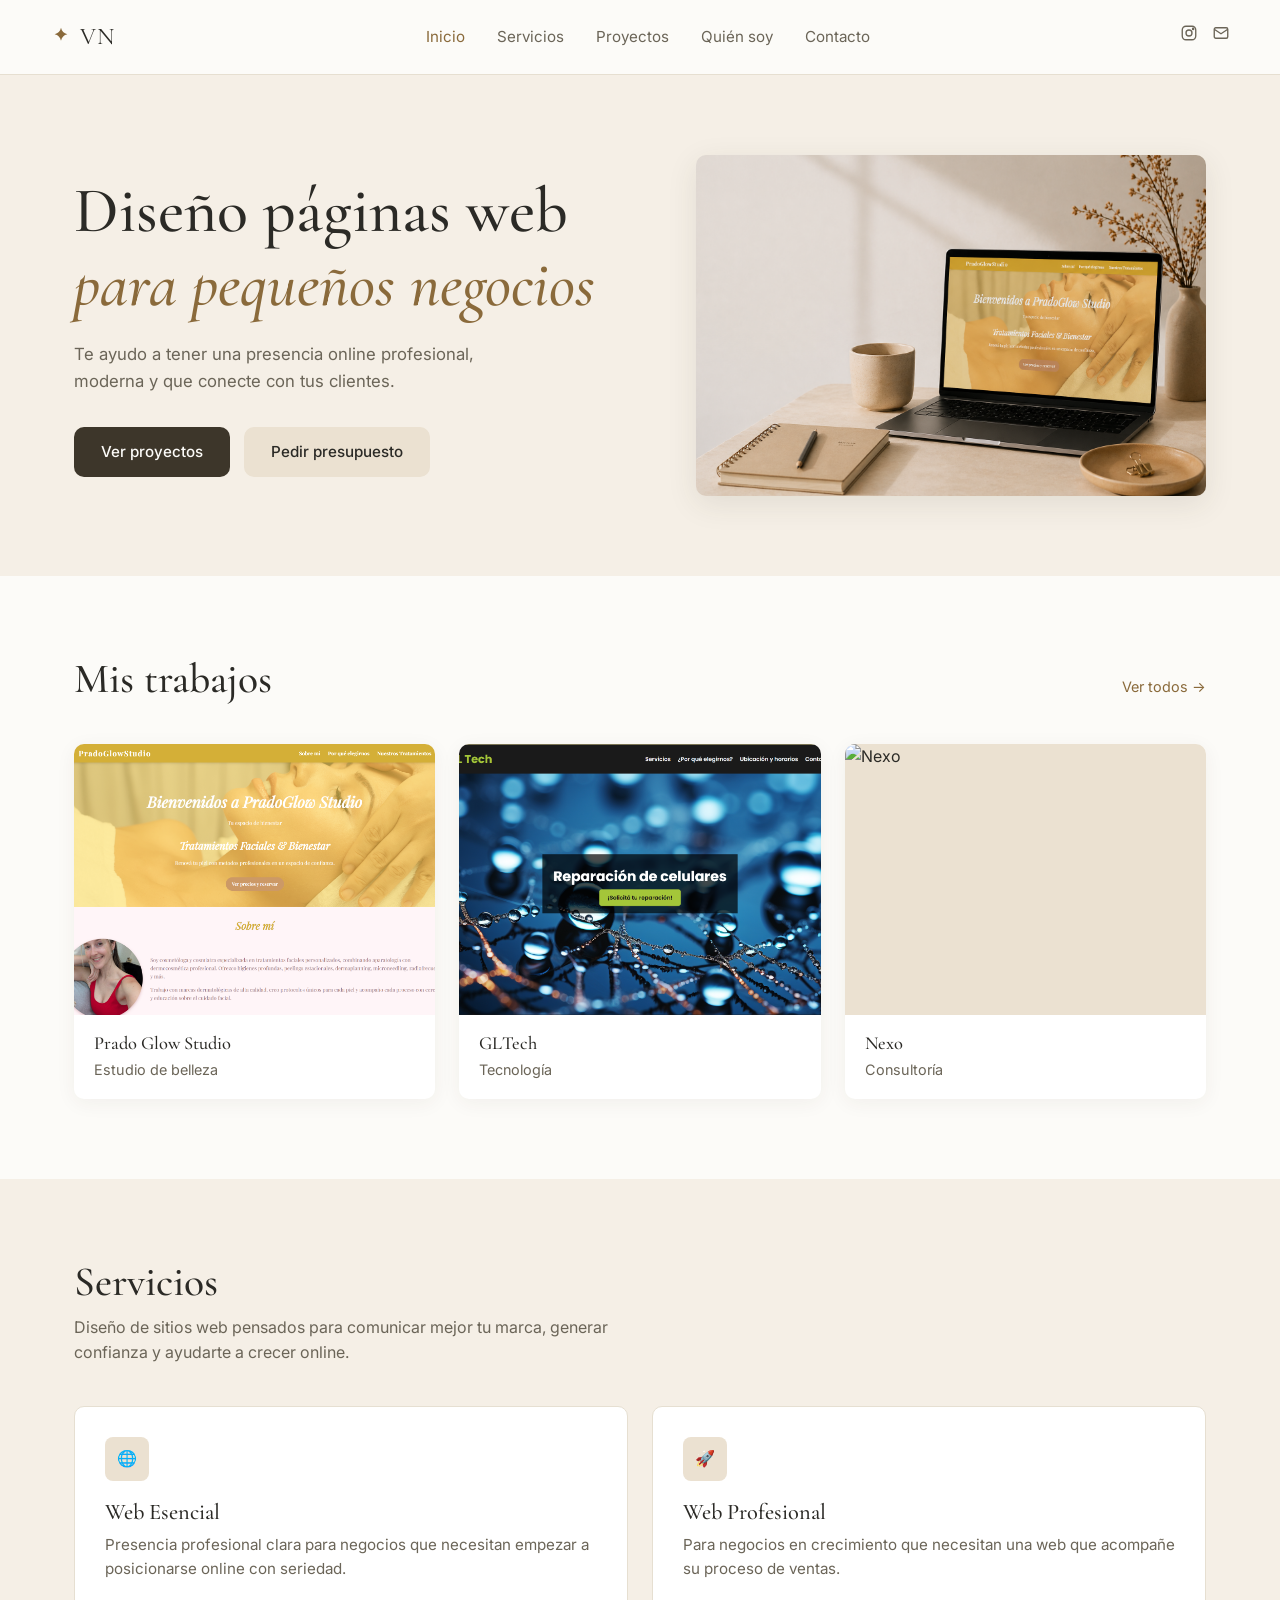
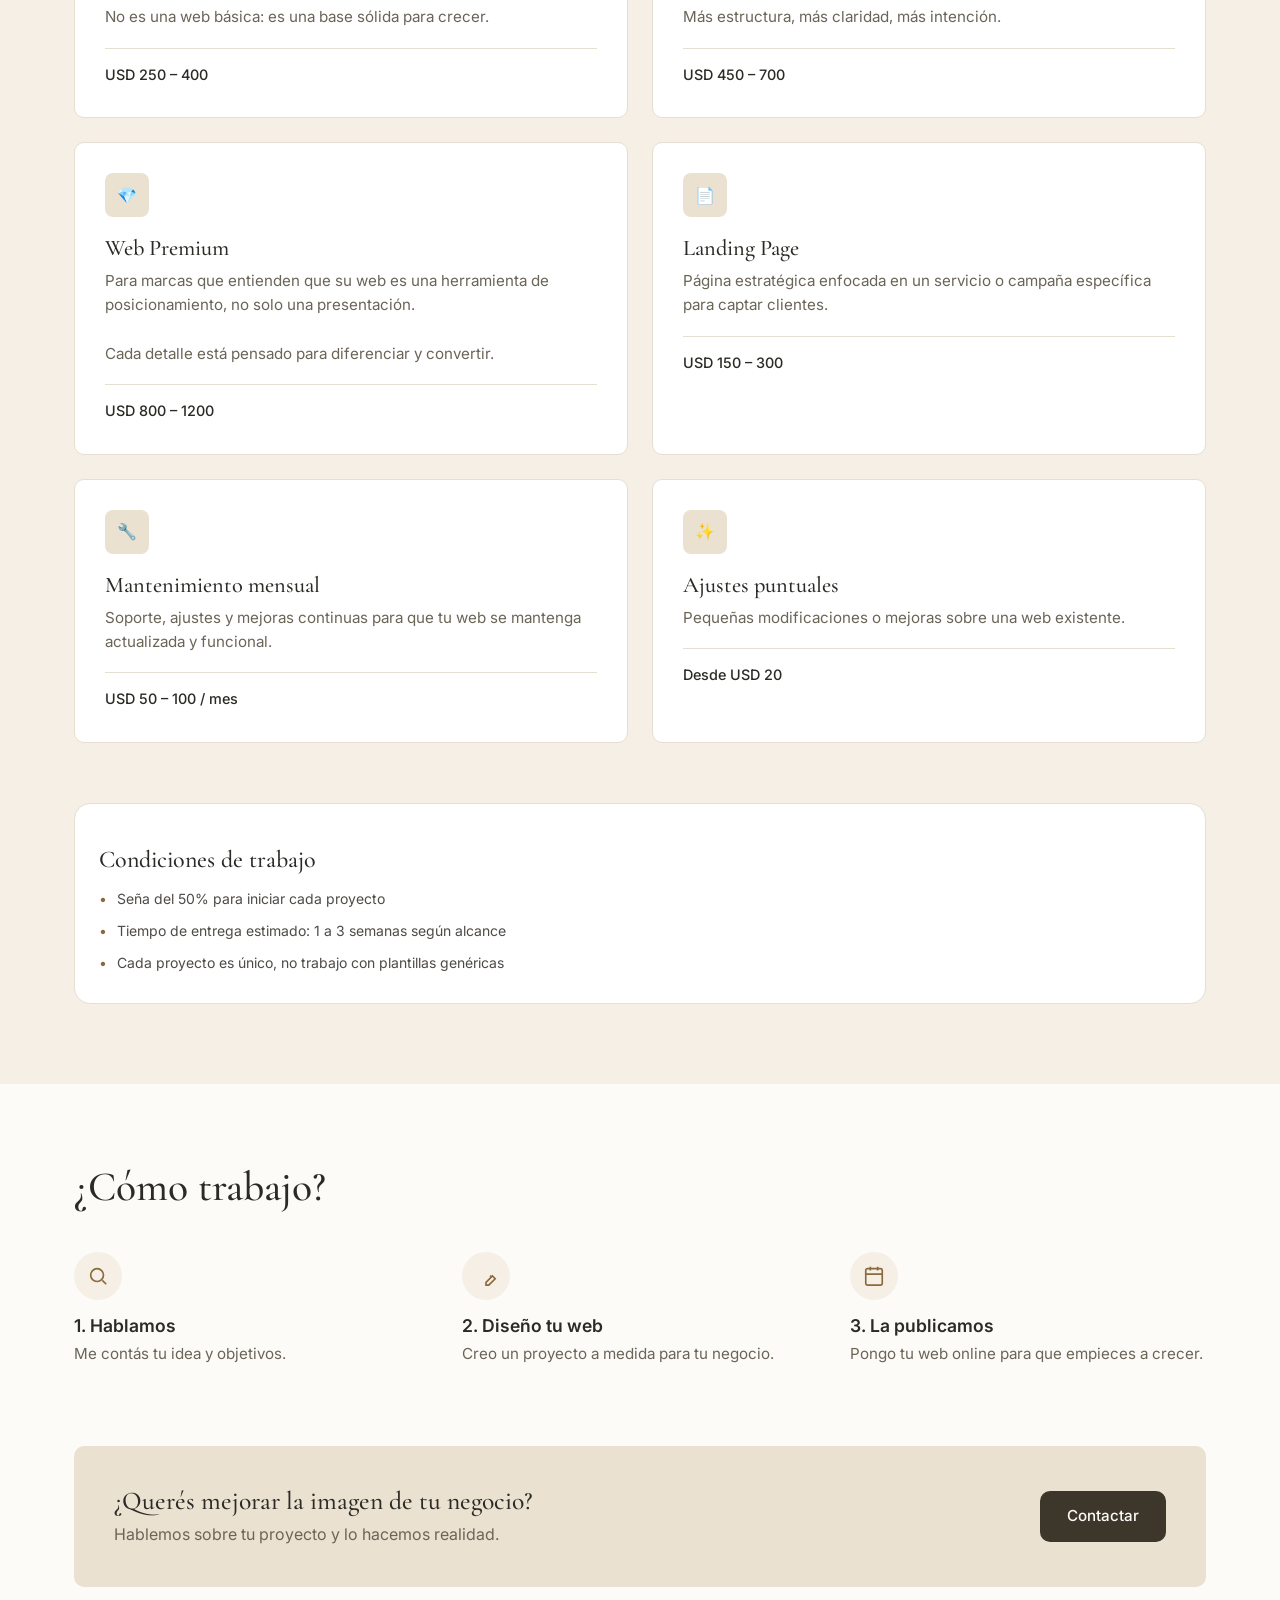
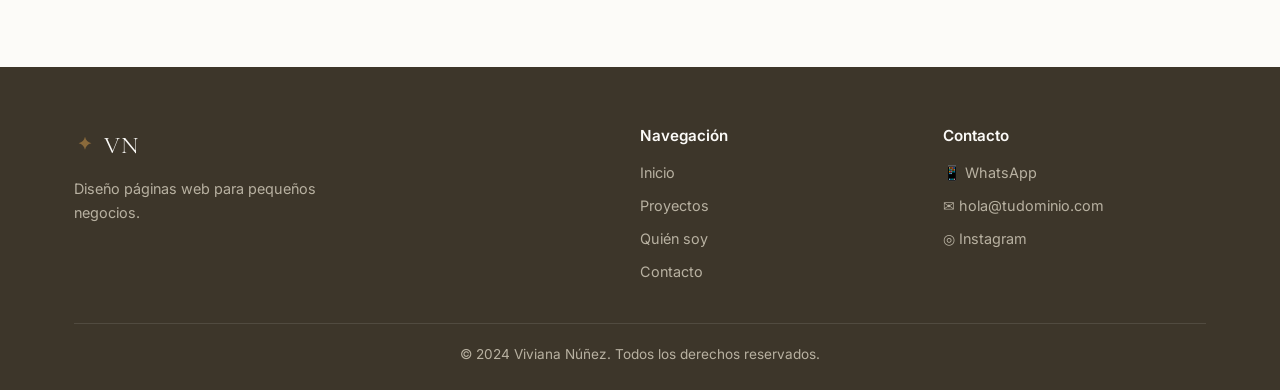
==== commit 0a91be90: "Update index.html" ====
--- a/index.html
+++ b/index.html
@@ -21,8 +21,8 @@
     </a>
     <ul class="nav-links">
       <li><a href="index.html" class="active">Inicio</a></li>
+      <li><a href="servicios.html">Servicios</a></li>
       <li><a href="proyectos.html">Proyectos</a></li>
-      <li><a href="servicios.html">Servicios</a></li>
       <li><a href="quien-soy.html">Quién soy</a></li>
       <li><a href="contacto.html">Contacto</a></li>
     </ul>
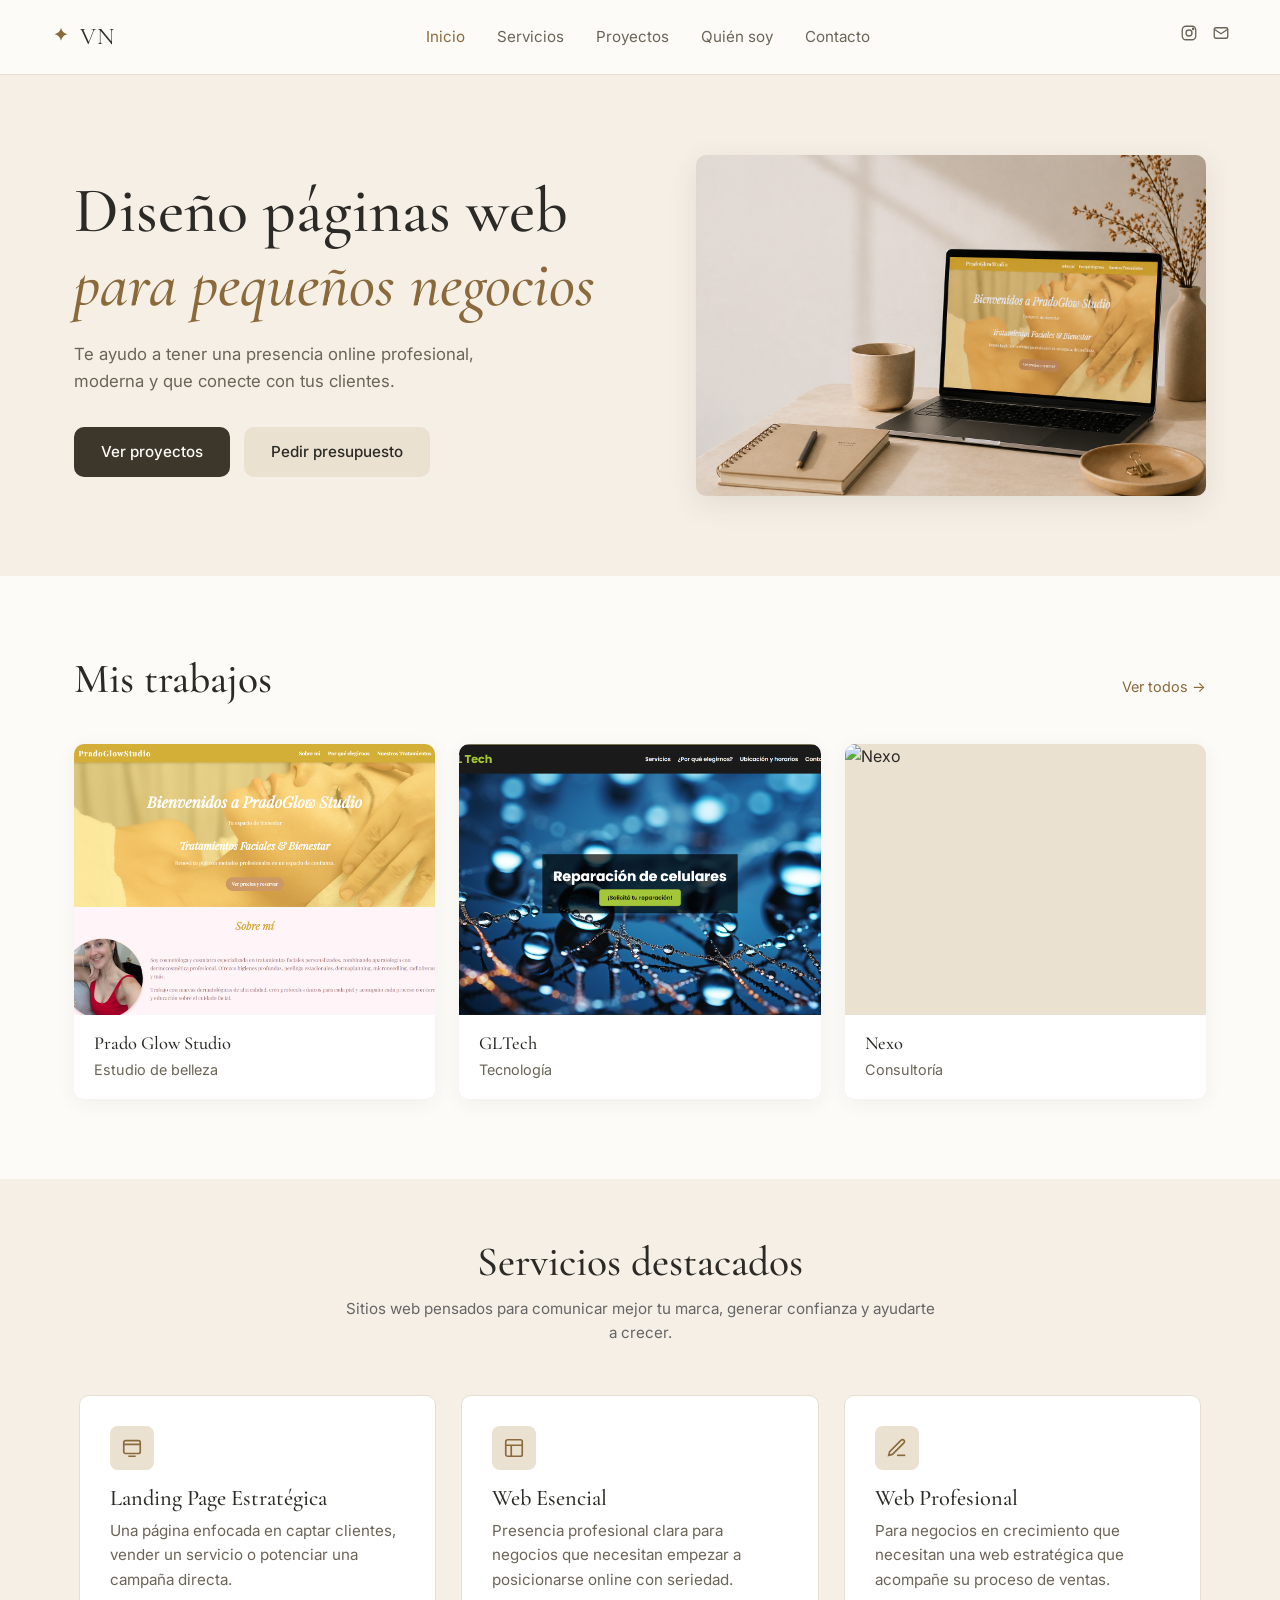
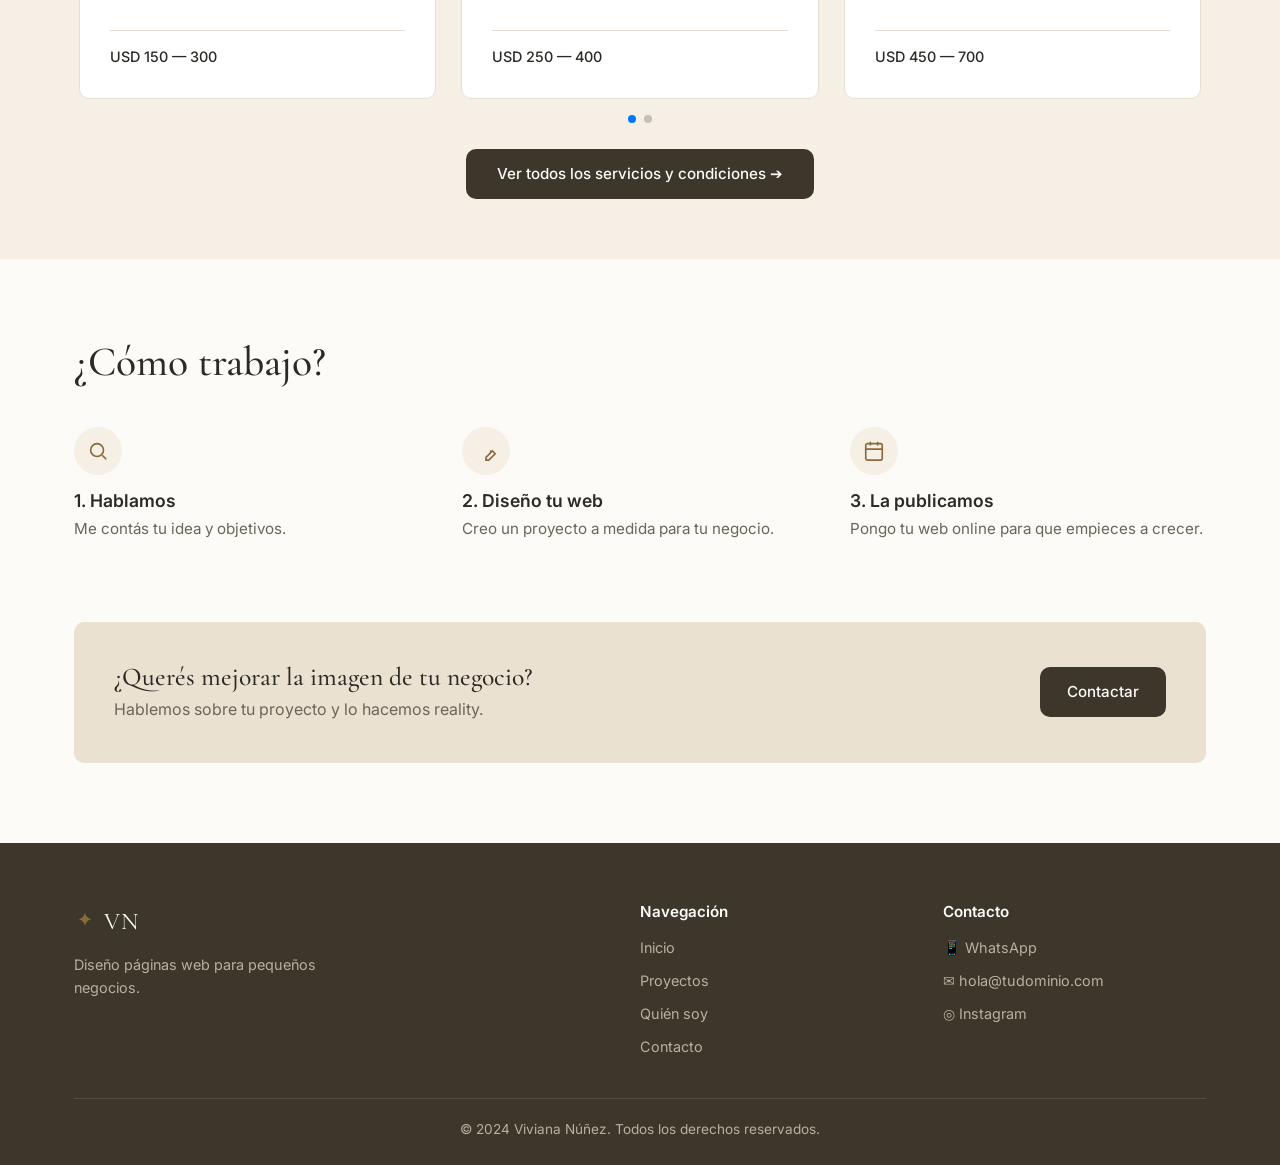
==== commit d2ae5eab: "Update index.html" ====
--- a/index.html
+++ b/index.html
@@ -9,10 +9,11 @@
   <link rel="preconnect" href="https://fonts.gstatic.com" crossorigin />
   <link href="https://fonts.googleapis.com/css2?family=Cormorant+Garamond:ital,wght@0,400;0,500;0,600;1,400;1,500&family=Inter:wght@300;400;500;600&display=swap" rel="stylesheet" />
   <link rel="stylesheet" href="styles.css" />
+  
+  <link rel="stylesheet" href="https://cdn.jsdelivr.net/npm/swiper@11/swiper-bundle.min.css" />
 </head>
 <body>
 
-<!-- Header -->
 <header class="site-header">
   <div class="container nav">
     <a href="index.html" class="logo">
@@ -21,7 +22,7 @@
     </a>
     <ul class="nav-links">
       <li><a href="index.html" class="active">Inicio</a></li>
-      <li><a href="servicios.html">Servicios</a></li>
+      <li><a href="services.html">Servicios</a></li>
       <li><a href="proyectos.html">Proyectos</a></li>
       <li><a href="quien-soy.html">Quién soy</a></li>
       <li><a href="contacto.html">Contacto</a></li>
@@ -34,7 +35,6 @@
   </div>
 </header>
 
-<!-- Hero -->
 <section class="hero">
   <div class="container hero-grid">
     <div>
@@ -54,7 +54,6 @@
   </div>
 </section>
 
-<!-- Mis trabajos -->
 <section>
   <div class="container">
     <div class="section-head">
@@ -78,99 +77,73 @@
   </div>
 </section>
 
-
-<!-- Servicios -->
-<section class="section-services">
-  <div class="container">
-
-    <h2 class="section-title">Servicios</h2>
-    <p class="section-sub">
-      Diseño de sitios web pensados para comunicar mejor tu marca, generar confianza y ayudarte a crecer online.
-    </p>
-
-    <div class="services-grid">
-
-      <!-- Web Esencial -->
-      <div class="service-card">
-        <div class="icon">🌐</div>
-        <h3>Web Esencial</h3>
-        <p>
-          Presencia profesional clara para negocios que necesitan empezar a posicionarse online con seriedad.
-          <br><br>
-          No es una web básica: es una base sólida para crecer.
-        </p>
-        <span class="service-price">USD 250 – 400</span>
-      </div>
-
-      <!-- Web Profesional -->
-      <div class="service-card">
-        <div class="icon">🚀</div>
-        <h3>Web Profesional</h3>
-        <p>
-          Para negocios en crecimiento que necesitan una web que acompañe su proceso de ventas.
-          <br><br>
-          Más estructura, más claridad, más intención.
-        </p>
-        <span class="service-price">USD 450 – 700</span>
-      </div>
-
-      <!-- Web Premium -->
-      <div class="service-card">
-        <div class="icon">💎</div>
-        <h3>Web Premium</h3>
-        <p>
-          Para marcas que entienden que su web es una herramienta de posicionamiento, no solo una presentación.
-          <br><br>
-          Cada detalle está pensado para diferenciar y convertir.
-        </p>
-        <span class="service-price">USD 800 – 1200</span>
-      </div>
-
-      <!-- Landing page -->
-      <div class="service-card">
-        <div class="icon">📄</div>
-        <h3>Landing Page</h3>
-        <p>
-          Página estratégica enfocada en un servicio o campaña específica para captar clientes.
-        </p>
-        <span class="service-price">USD 150 – 300</span>
-      </div>
-
-      <!-- Mantenimiento -->
-      <div class="service-card">
-        <div class="icon">🔧</div>
-        <h3>Mantenimiento mensual</h3>
-        <p>
-          Soporte, ajustes y mejoras continuas para que tu web se mantenga actualizada y funcional.
-        </p>
-        <span class="service-price">USD 50 – 100 / mes</span>
-      </div>
-
-      <!-- Ajustes -->
-      <div class="service-card">
-        <div class="icon">✨</div>
-        <h3>Ajustes puntuales</h3>
-        <p>
-          Pequeñas modificaciones o mejoras sobre una web existente.
-        </p>
-        <span class="service-price">Desde USD 20</span>
-      </div>
-
-    </div>
-
-    <!-- Condiciones -->
-   <div class="conditions">
-  <h3 class="conditions-title">Condiciones de trabajo</h3>
-  <ul>
-    <li>Seña del 50% para iniciar cada proyecto</li>
-    <li>Tiempo de entrega estimado: 1 a 3 semanas según alcance</li>
-    <li>Cada proyecto es único, no trabajo con plantillas genéricas</li>
-  </ul>
-</div>
-
-  </div>
-</section>
-<!-- ¿Cómo trabajo? -->
+<section class="section-services" style="padding-top: 60px; padding-bottom: 60px; overflow: hidden;">
+  <div class="container">
+
+    <div style="text-align: center; margin-bottom: 40px;">
+      <h2 class="section-title" style="margin-bottom: 10px; display: inline-block;">Servicios destacados</h2>
+      <p style="color: #666; font-size: 0.95rem; max-width: 600px; margin: 0 auto;">Sitios web pensados para comunicar mejor tu marca, generar confianza y ayudarte a crecer.</p>
+    </div>
+
+    <div class="swiper services-carousel" style="padding: 10px 5px 40px 5px;">
+      <div class="swiper-wrapper">
+
+        <div class="swiper-slide" style="height: auto;">
+          <a href="services.html#landing" class="service-card service-card-link" style="height: 100%; margin: 0; display: flex; flex-direction: column; justify-content: space-between; text-decoration: none; text-align: left;">
+            <div>
+              <div class="icon" style="margin-bottom: 15px;"><svg width="22" height="22" fill="none" stroke="currentColor" stroke-width="1.8" viewBox="0 0 24 24"><rect x="3" y="4" width="18" height="14" rx="2"/><path d="M3 8h18M8 21h8"/></svg></div>
+              <h3>Landing Page Estratégica</h3>
+              <p>Una página enfocada en captar clientes, vender un servicio o potenciar una campaña directa.</p>
+            </div>
+            <span class="service-price" style="display: block; margin-top: 20px;">USD 150 — 300</span>
+          </a>
+        </div>
+
+        <div class="swiper-slide" style="height: auto;">
+          <a href="services.html#web-completa" class="service-card service-card-link" style="height: 100%; margin: 0; display: flex; flex-direction: column; justify-content: space-between; text-decoration: none; text-align: left;">
+            <div>
+              <div class="icon" style="margin-bottom: 15px;"><svg width="22" height="22" fill="none" stroke="currentColor" stroke-width="1.8" viewBox="0 0 24 24"><rect x="3" y="3" width="18" height="18" rx="2"/><path d="M3 9h18M9 21V9"/></svg></div>
+              <h3>Web Esencial</h3>
+              <p>Presencia profesional clara para negocios que necesitan empezar a posicionarse online con seriedad.</p>
+            </div>
+            <span class="service-price" style="display: block; margin-top: 20px;">USD 250 — 400</span>
+          </a>
+        </div>
+
+        <div class="swiper-slide" style="height: auto;">
+          <a href="services.html#rediseno" class="service-card service-card-link" style="height: 100%; margin: 0; display: flex; flex-direction: column; justify-content: space-between; text-decoration: none; text-align: left;">
+            <div>
+              <div class="icon" style="margin-bottom: 15px;"><svg width="22" height="22" fill="none" stroke="currentColor" stroke-width="1.8" viewBox="0 0 24 24"><path d="M12 20h9"/><path d="M16.5 3.5a2.1 2.1 0 113 3L7 19l-4 1 1-4 12.5-12.5z"/></svg></div>
+              <h3>Web Profesional</h3>
+              <p>Para negocios en crecimiento que necesitan una web estratégica que acompañe su proceso de ventas.</p>
+            </div>
+            <span class="service-price" style="display: block; margin-top: 20px;">USD 450 — 700</span>
+          </a>
+        </div>
+
+        <div class="swiper-slide" style="height: auto;">
+          <a href="services.html#mantenimiento" class="service-card service-card-link" style="height: 100%; margin: 0; display: flex; flex-direction: column; justify-content: space-between; text-decoration: none; text-align: left;">
+            <div>
+              <div class="icon" style="margin-bottom: 15px;"><svg width="22" height="22" fill="none" stroke="currentColor" stroke-width="1.8" viewBox="0 0 24 24"><path d="M14.7 6.3a4 4 0 00-5.4 5.4L3 18v3h3l6.3-6.3a4 4 0 005.4-5.4l-2.5 2.5-2.5-2.5 2.5-2.5z"/></svg></div>
+              <h3>Web Premium</h3>
+              <p>Experiencia digital de alto nivel para marcas consolidadas que buscan diferenciarse.</p>
+            </div>
+            <span class="service-price" style="display: block; margin-top: 20px;">USD 800 — 1200</span>
+          </a>
+        </div>
+
+      </div>
+      
+      <div class="swiper-pagination"></div>
+    </div>
+
+    <div style="text-align: center; margin-top: 10px;">
+      <a href="services.html" class="btn btn-primary" style="display: inline-block; padding: 12px 30px;">Ver todos los servicios y condiciones ➔</a>
+    </div>
+
+  </div>
+</section>
+
 <section>
   <div class="container">
     <h2 class="section-title" style="margin-bottom: 40px;">¿Cómo trabajo?</h2>
@@ -194,20 +167,18 @@
   </div>
 </section>
 
-<!-- CTA banner -->
 <section style="padding-top: 0;">
   <div class="container">
     <div class="cta-banner">
       <div>
         <h3>¿Querés mejorar la imagen de tu negocio?</h3>
-        <p>Hablemos sobre tu proyecto y lo hacemos realidad.</p>
+        <p>Hablemos sobre tu proyecto y lo hacemos reality.</p>
       </div>
       <a href="contacto.html" class="btn btn-primary">Contactar</a>
     </div>
   </div>
 </section>
 
-<!-- Footer -->
 <footer class="site-footer">
   <div class="container">
     <div class="footer-grid">
@@ -237,6 +208,32 @@
   </div>
 </footer>
 
+<script src="https://cdn.jsdelivr.net/npm/swiper@11/swiper-bundle.min.js"></script>
+
+<script>
+  document.addEventListener('DOMContentLoaded', function () {
+    const swiper = new Swiper('.services-carousel', {
+      slidesPerView: 1,
+      spaceBetween: 20,
+      grabCursor: true,
+      pagination: {
+        el: '.swiper-pagination',
+        clickable: true,
+      },
+      breakpoints: {
+        640: {
+          slidesPerView: 2,
+          spaceBetween: 20,
+        },
+        1024: {
+          slidesPerView: 3,
+          spaceBetween: 25,
+        }
+      }
+    });
+  });
+</script>
+
 <script src="main.js"></script>
 </body>
 </html>
--- a/styles.css
+++ b/styles.css
@@ -609,42 +609,126 @@
 .info-item h4 { font-family: var(--font-sans); font-size: 1rem; font-weight: 600; margin-bottom: 2px; }
 .info-item p { color: var(--text-muted); font-size: 0.9rem; }
 
-/* FAQ */
-.faq-section { background: var(--bg-soft); }
-.faq-list { max-width: 760px; margin: 0 auto; }
+/* ===== FAQ Premium ===== */
+
+.section-faq {
+  background: var(--bg);
+  padding: 7rem 0;
+}
+
+.faq-list {
+  max-width: 980px;
+  margin: 0 auto;
+}
+
 .faq-item {
   background: var(--surface);
-  border-radius: var(--radius);
-  margin-bottom: 12px;
   border: 1px solid var(--border);
+  border-radius: 16px;
+  margin-bottom: 1.5rem;
   overflow: hidden;
-}
-.faq-question {
+  transition: all 0.3s ease;
+}
+
+.faq-item:hover {
+  border-color: rgba(138, 106, 59, 0.35);
+  box-shadow: 0 10px 30px rgba(61, 54, 42, 0.06);
+}
+
+/* SUMMARY */
+
+.faq-item summary {
+  list-style: none;
   width: 100%;
+  padding: 2rem 2.25rem;
+
+  display: flex;
+  align-items: center;
+  justify-content: space-between;
+  gap: 1rem;
+
+  cursor: pointer;
   text-align: left;
-  padding: 20px 24px;
-  font-size: 1rem;
-  display: flex;
-  justify-content: space-between;
-  align-items: center;
-  color: var(--text);
-}
-.faq-question .plus {
-  font-size: 1.4rem;
+  background: transparent;
+
+  color: var(--text);
+  font-size: 1.15rem;
+  font-weight: 500;
+  line-height: 1.5;
+}
+
+/* Oculta flecha default */
+
+.faq-item summary::-webkit-details-marker {
+  display: none;
+}
+
+.faq-item summary::marker {
+  display: none;
+}
+
+/* Icono + */
+
+.faq-icon::before {
+  content: "+";
+  font-size: 2rem;
+  line-height: 1;
   color: var(--accent);
-  transition: transform var(--transition);
-}
-.faq-item.open .plus { transform: rotate(45deg); }
+  flex-shrink: 0;
+  transition: transform 0.3s ease;
+  display: block;
+}
+
+/* Rotación cuando abre */
+
+.faq-item[open] .faq-icon::before {
+  transform: rotate(45deg);
+}
+
+/* Respuesta */
+
 .faq-answer {
   max-height: 0;
   overflow: hidden;
-  transition: max-height 0.4s ease;
+  padding: 0 2.25rem;
+
   color: var(--text-muted);
-  padding: 0 24px;
-}
-.faq-item.open .faq-answer {
-  max-height: 200px;
-  padding: 0 24px 20px;
+  line-height: 1.8;
+
+  transition:
+    max-height 0.4s ease,
+    padding 0.4s ease;
+}
+
+.faq-item[open] .faq-answer {
+  max-height: 320px;
+  padding: 0 2.25rem 2rem;
+}
+
+/* Mobile */
+
+@media (max-width: 768px) {
+
+  .section-faq {
+    padding: 5rem 0;
+  }
+
+  .faq-item summary {
+    padding: 1.5rem;
+    font-size: 1rem;
+  }
+
+  .faq-answer {
+    padding: 0 1.5rem;
+  }
+
+  .faq-item[open] .faq-answer {
+    padding: 0 1.5rem 1.5rem;
+  }
+
+  .faq-icon::before {
+    font-size: 1.75rem;
+  }
 }
 
 /* ===== Responsive ===== */
@@ -681,3 +765,185 @@
     aspect-ratio: 4 / 3;
   }
 }
+/* Grid exclusivo para la página Servicios */
+.services-page-grid {
+  display: grid;
+  grid-template-columns: repeat(4, 1fr);
+  gap: 2rem;
+  margin-top: 3rem;
+}
+
+@media (max-width: 1024px) {
+  .services-page-grid {
+    grid-template-columns: repeat(2, 1fr);
+  }
+}
+
+@media (max-width: 768px) {
+  .services-page-grid {
+    grid-template-columns: 1fr;
+  }
+}
+
+
+/* ===== Detalle de Servicios ===== */
+.service-detail {
+  background: var(--surface);
+  border: 1px solid var(--border);
+  border-radius: 18px;
+  padding: 3rem;
+  margin-bottom: 3rem;
+  box-shadow: var(--shadow-soft);
+  scroll-margin-top: 120px;
+}
+
+.service-detail-head {
+  display: flex;
+  align-items: flex-start;
+  gap: 1.5rem;
+  margin-bottom: 2.5rem;
+  padding-bottom: 2rem;
+  border-bottom: 1px solid var(--border);
+}
+
+.service-detail-head .icon {
+  width: 58px;
+  height: 58px;
+  border-radius: 14px;
+  background: var(--bg-warm);
+  color: var(--accent);
+  display: flex;
+  align-items: center;
+  justify-content: center;
+  flex-shrink: 0;
+}
+
+.service-detail-head h2 {
+  margin-bottom: 0.75rem;
+  font-size: clamp(2rem, 4vw, 2.6rem);
+  line-height: 1.1;
+}
+
+.service-detail-head p {
+  color: var(--text-muted);
+  line-height: 1.8;
+  max-width: 850px;
+}
+
+.service-detail-grid {
+  display: grid;
+  grid-template-columns: minmax(0, 1.8fr) 360px;
+  gap: 3rem;
+  align-items: start;
+}
+
+.service-detail-grid h4 {
+  margin-bottom: 1.5rem;
+  font-family: var(--font-sans);
+  font-size: 0.8rem;
+  font-weight: 600;
+  text-transform: uppercase;
+  letter-spacing: 2px;
+  color: var(--text-muted);
+}
+
+/* Lista de entregables */
+.check-list {
+  list-style: none;
+  padding: 0;
+  margin: 0;
+}
+
+.check-list li {
+  display: flex;
+  align-items: center;
+  gap: 1rem;
+  padding: 1rem 0;
+  border-bottom: 1px solid var(--border);
+  line-height: 1.6;
+}
+
+.check-list li:last-child {
+  border-bottom: none;
+}
+
+.check-list li::before {
+  content: "✓";
+  width: 24px;
+  height: 24px;
+  border-radius: 50%;
+  background: var(--bg-warm);
+  color: var(--accent);
+  display: flex;
+  align-items: center;
+  justify-content: center;
+  font-size: 0.8rem;
+  font-weight: 700;
+  flex-shrink: 0;
+}
+
+/* Tarjeta lateral */
+.service-meta {
+  background: var(--bg-soft);
+  border: 1px solid var(--border);
+  border-radius: 16px;
+  padding: 2.25rem;
+  position: sticky;
+  top: 110px;
+}
+
+.meta-item {
+  margin-bottom: 2rem;
+}
+
+.meta-item:last-of-type {
+  margin-bottom: 2.5rem;
+}
+
+.meta-item span {
+  display: block;
+  margin-bottom: 0.5rem;
+  font-size: 0.75rem;
+  font-weight: 600;
+  text-transform: uppercase;
+  letter-spacing: 1.8px;
+  color: var(--text-muted);
+}
+
+.meta-item strong {
+  display: block;
+  font-size: 1rem;
+  font-weight: 500;
+  line-height: 1.5;
+}
+
+.service-meta .btn {
+  width: 100%;
+  justify-content: center;
+}
+
+/* Responsive */
+@media (max-width: 992px) {
+  .service-detail-grid {
+    grid-template-columns: 1fr;
+  }
+
+  .service-meta {
+    position: static;
+  }
+}
+
+@media (max-width: 768px) {
+  .service-detail {
+    padding: 2rem;
+  }
+
+  .service-detail-head {
+    flex-direction: column;
+    gap: 1rem;
+  }
+
+  .service-meta {
+    padding: 1.75rem;
+  }
+}
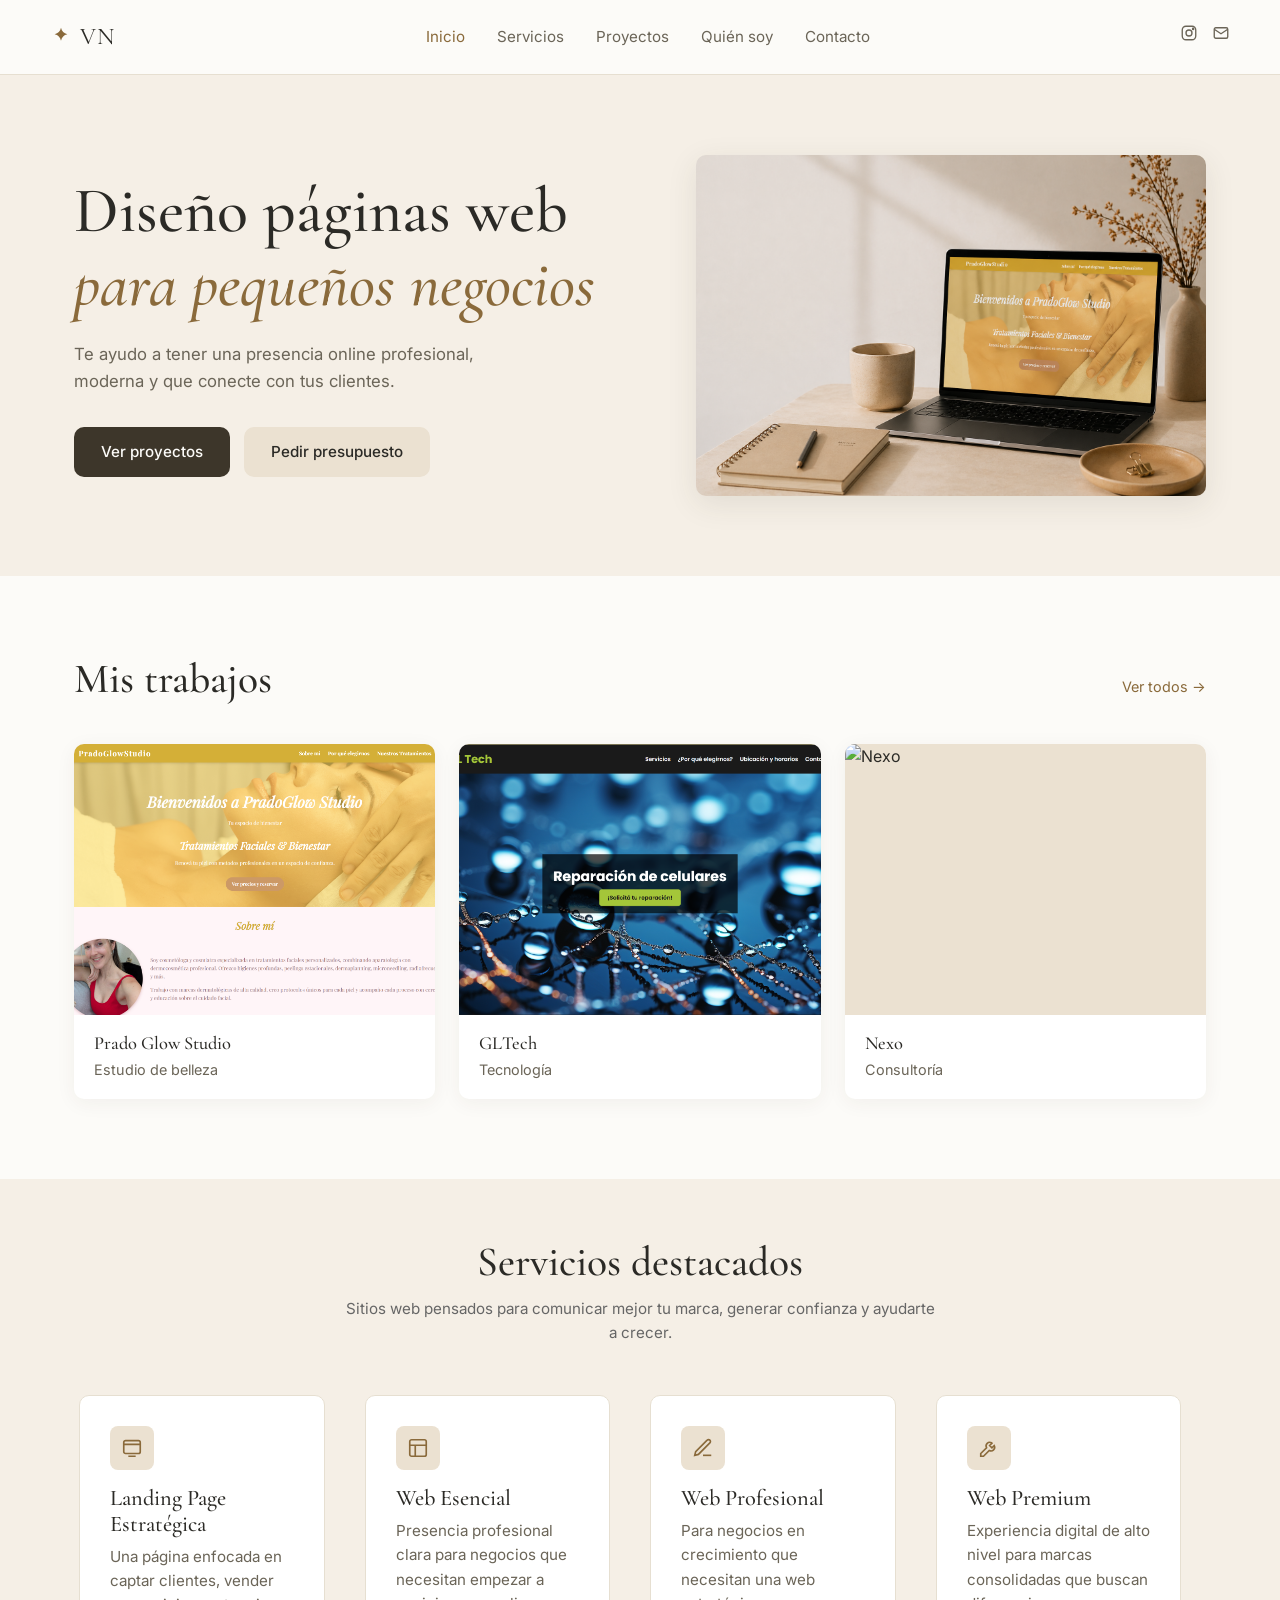
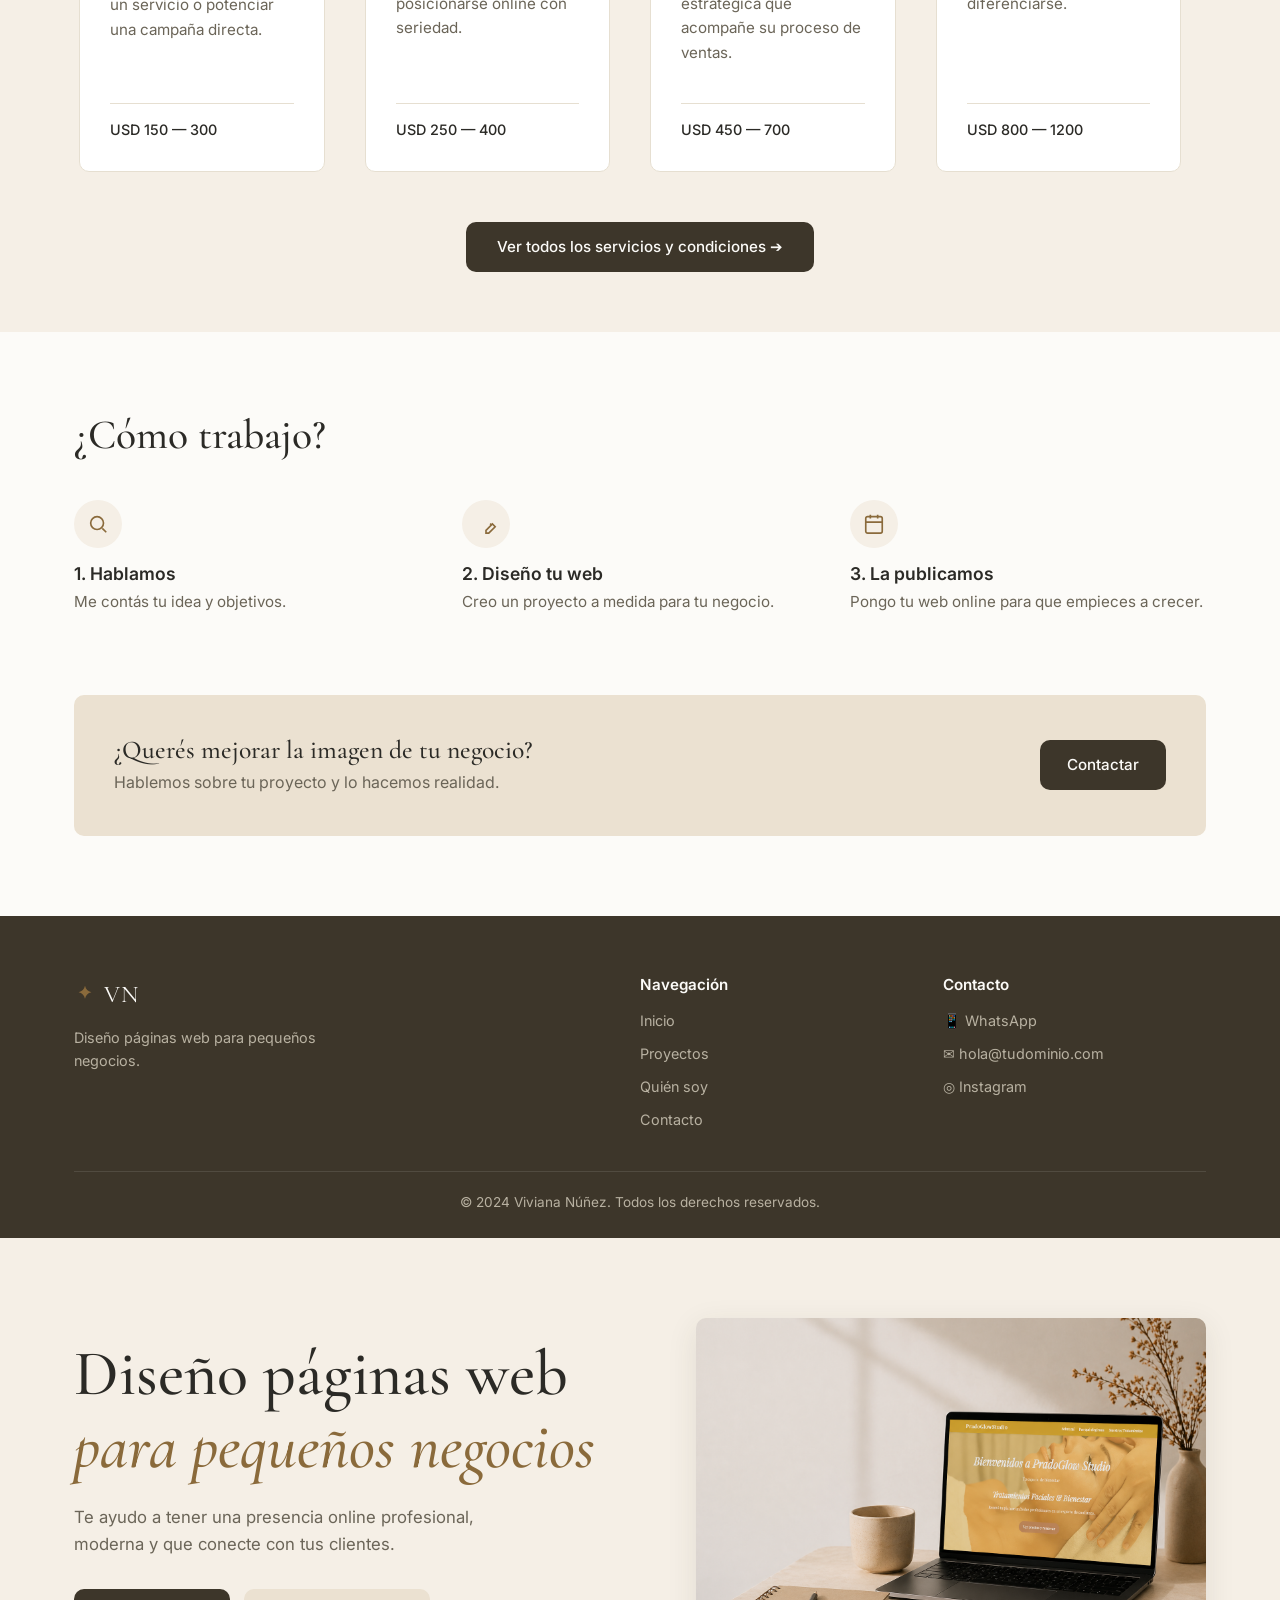
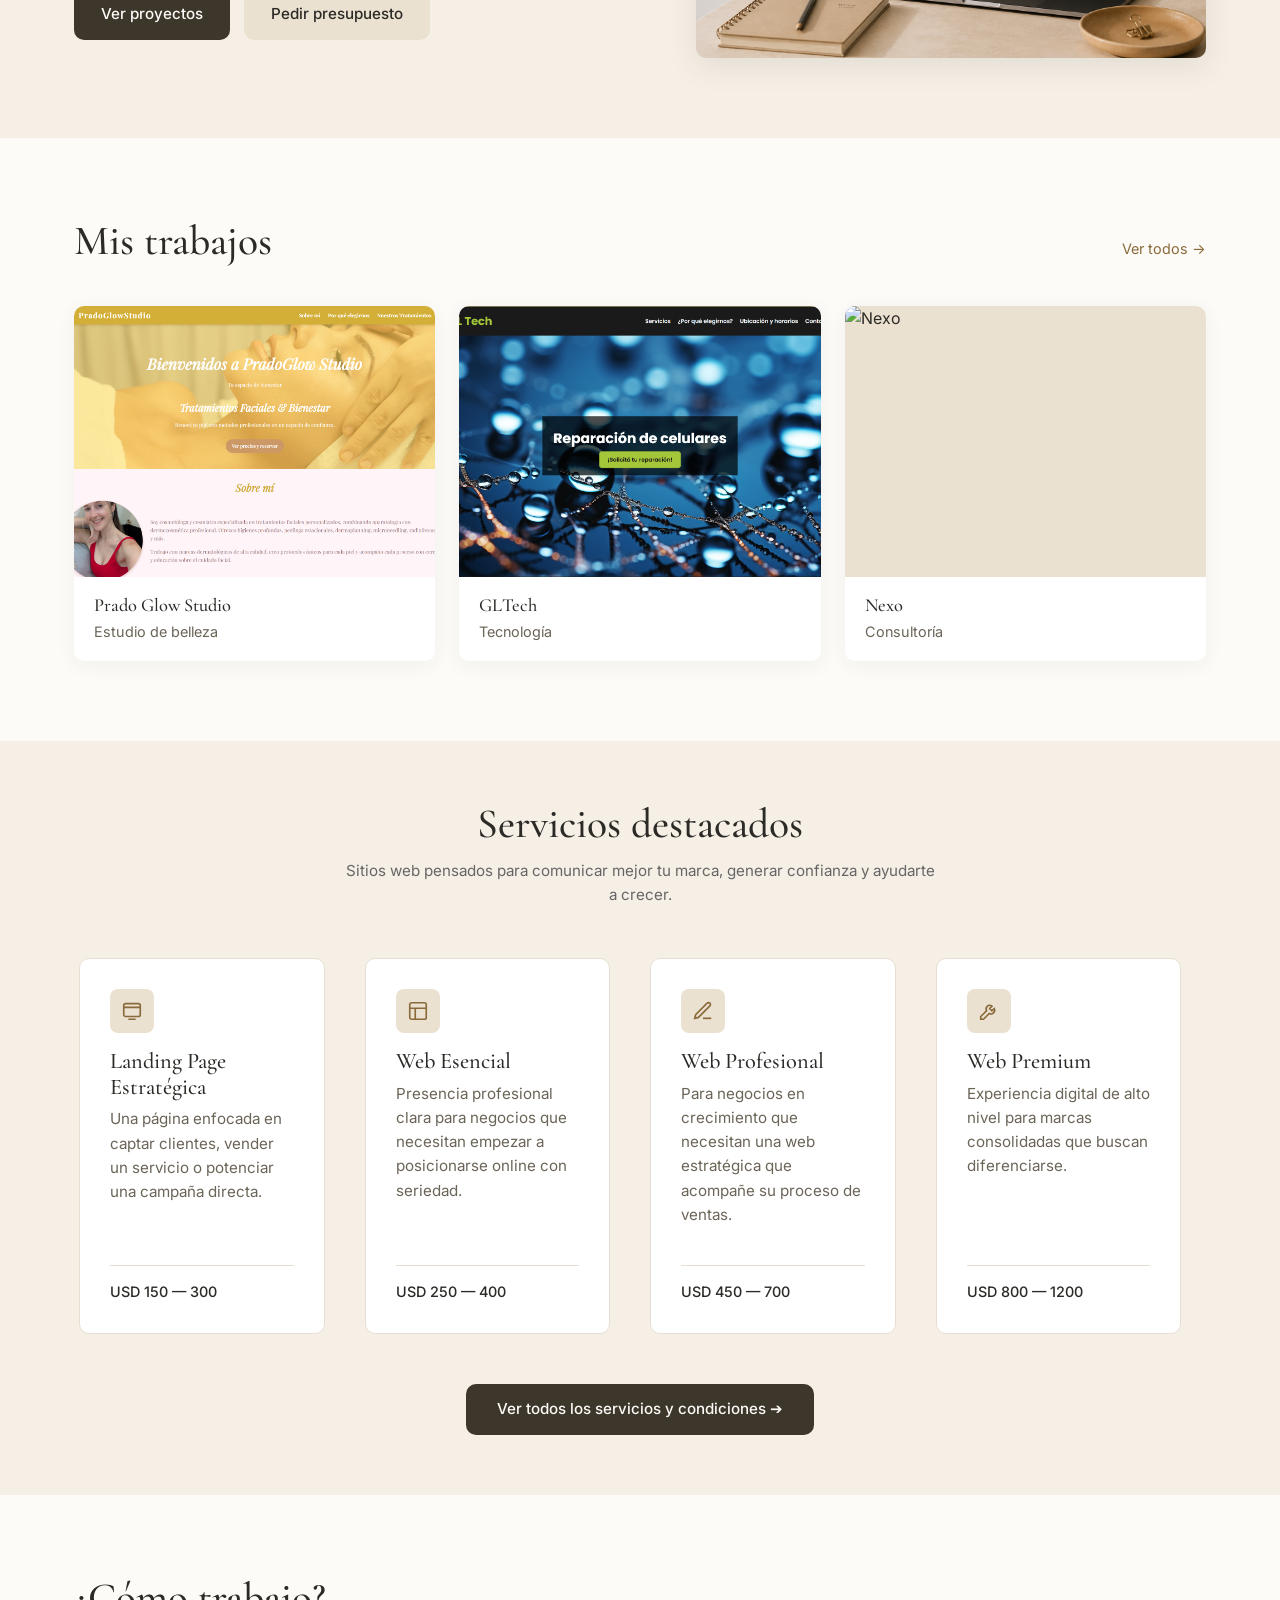
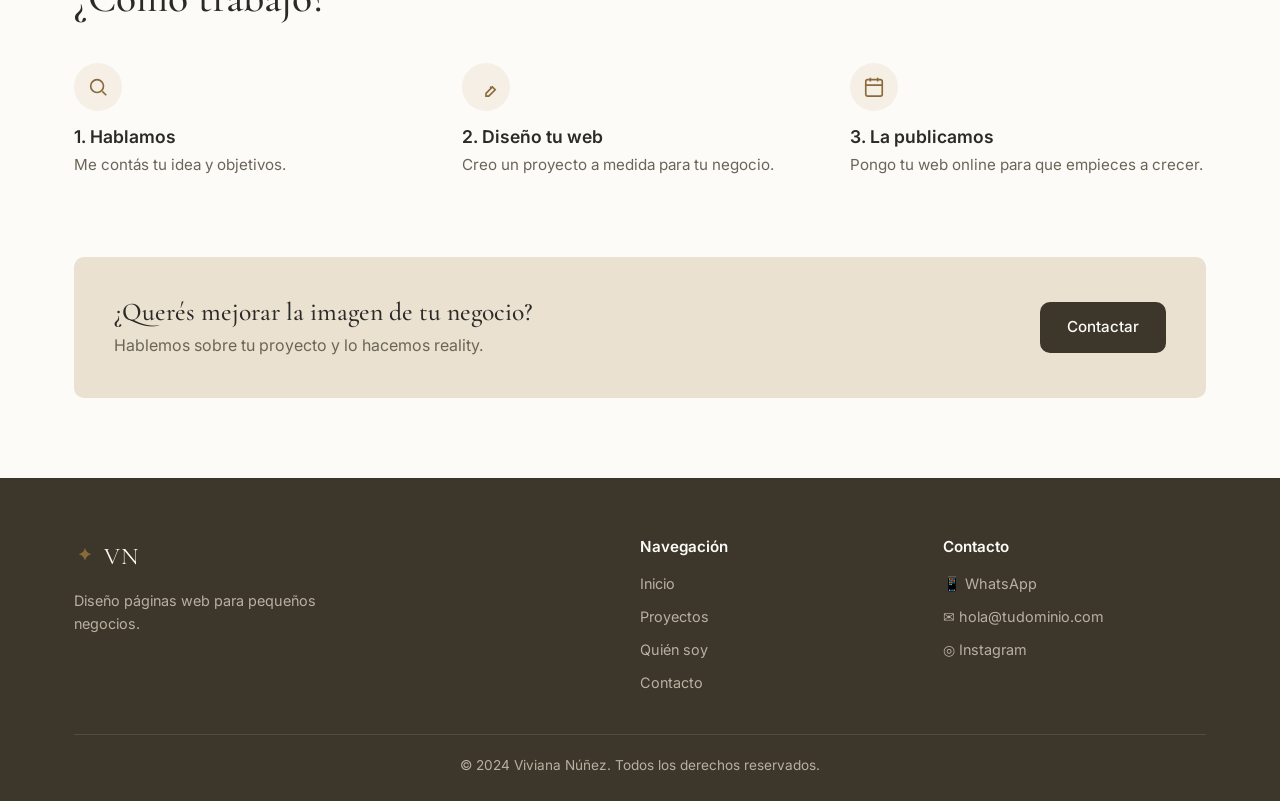
==== commit bbc952c3: "Update index.html" ====
--- a/index.html
+++ b/index.html
@@ -4,13 +4,35 @@
   <meta charset="UTF-8" />
   <meta name="viewport" content="width=device-width, initial-scale=1.0" />
   <title>Viviana Núñez · Diseño web para pequeños negocios</title>
-  <meta name="description" content="Diseño páginas web profesionales y modernas para pequeños negocios. Te ayudo a tener una presencia online que conecte con tus clientes." />
+  <meta name="description" content="Diseño páginas web profesionales and modernas para pequeños negocios. Te ayudo a tener una presencia online que conecte con tus clientes." />
   <link rel="preconnect" href="https://fonts.googleapis.com" />
   <link rel="preconnect" href="https://fonts.gstatic.com" crossorigin />
   <link href="https://fonts.googleapis.com/css2?family=Cormorant+Garamond:ital,wght@0,400;0,500;0,600;1,400;1,500&family=Inter:wght@300;400;500;600&display=swap" rel="stylesheet" />
   <link rel="stylesheet" href="styles.css" />
   
   <link rel="stylesheet" href="https://cdn.jsdelivr.net/npm/swiper@11/swiper-bundle.min.css" />
+
+  <style>
+    /* Por defecto en pantallas grandes (Computadoras) desactivamos por completo Swiper */
+    @media (min-width: 1024px) {
+      .services-carousel.swiper {
+        overflow: visible !important;
+      }
+      .services-carousel .swiper-wrapper {
+        display: grid !important;
+        grid-template-columns: repeat(4, 1fr) !important; /* Forzar las 4 columnas */
+        gap: 20px !important;
+        transform: none !important;
+      }
+      .services-carousel .swiper-slide {
+        width: auto !important;
+        height: 100% !important;
+      }
+      .services-carousel .swiper-pagination {
+        display: none !important; /* Ocultar los puntitos en escritorio */
+      }
+    }
+  </style>
 </head>
 <body>
 
@@ -35,6 +57,225 @@
   </div>
 </header>
 
+<section class="hero">
+  <div class="container hero-grid">
+    <div>
+      <h1 class="hero-title">
+        Diseño páginas web
+        <span class="accent">para pequeños negocios</span>
+      </h1>
+      <p class="hero-text">Te ayudo a tener una presencia online profesional, moderna y que conecte con tus clientes.</p>
+      <div class="hero-actions">
+        <a href="proyectos.html" class="btn btn-primary">Ver proyectos</a>
+        <a href="contacto.html" class="btn btn-secondary">Pedir presupuesto</a>
+      </div>
+    </div>
+    <div class="hero-image">
+      <img src="hero.png" alt="Desk" />
+    </div>
+  </div>
+</section>
+
+<section>
+  <div class="container">
+    <div class="section-head">
+      <h2 class="section-title">Mis trabajos</h2>
+      <a href="proyectos.html" class="link-arrow">Ver todos →</a>
+    </div>
+    <div class="projects-grid">
+      <a href="proyecto.html" class="project-card">
+        <div class="img-wrap"><img src="PradoGlow.png" alt="Prado Glow Studio" loading="lazy" /></div>
+        <div class="card-body"><h3>Prado Glow Studio</h3><p>Estudio de belleza</p></div>
+      </a>
+      <a href="proyecto.html" class="project-card">
+        <div class="img-wrap"><img src="GLTech.png" alt="GLTech" loading="lazy" /></div>
+        <div class="card-body"><h3>GLTech</h3><p>Tecnología</p></div>
+      </a>
+      <a href="proyecto.html" class="project-card">
+        <div class="img-wrap"><img src="images/project-nexo.jpg" alt="Nexo" loading="lazy" /></div>
+        <div class="card-body"><h3>Nexo</h3><p>Consultoría</p></div>
+      </a>
+    </div>
+  </div>
+</section>
+
+<section class="section-services" style="padding-top: 60px; padding-bottom: 60px; overflow: hidden;">
+  <div class="container">
+
+    <div style="text-align: center; margin-bottom: 40px;">
+      <h2 class="section-title" style="margin-bottom: 10px; display: inline-block;">Servicios destacados</h2>
+      <p style="color: #666; font-size: 0.95rem; max-width: 600px; margin: 0 auto;">Sitios web pensados para comunicar mejor tu marca, generar confianza y ayudarte a crecer.</p>
+    </div>
+
+    <div class="swiper services-carousel" style="padding: 10px 5px 40px 5px;">
+      <div class="swiper-wrapper">
+
+        <div class="swiper-slide" style="height: auto;">
+          <a href="services.html#landing" class="service-card service-card-link" style="height: 100%; margin: 0; display: flex; flex-direction: column; justify-content: space-between; text-decoration: none; text-align: left;">
+            <div>
+              <div class="icon" style="margin-bottom: 15px;"><svg width="22" height="22" fill="none" stroke="currentColor" stroke-width="1.8" viewBox="0 0 24 24"><rect x="3" y="4" width="18" height="14" rx="2"/><path d="M3 8h18M8 21h8"/></svg></div>
+              <h3>Landing Page Estratégica</h3>
+              <p>Una página enfocada en captar clientes, vender un servicio o potenciar una campaña directa.</p>
+            </div>
+            <span class="service-price" style="display: block; margin-top: 20px;">USD 150 — 300</span>
+          </a>
+        </div>
+
+        <div class="swiper-slide" style="height: auto;">
+          <a href="services.html#web-completa" class="service-card service-card-link" style="height: 100%; margin: 0; display: flex; flex-direction: column; justify-content: space-between; text-decoration: none; text-align: left;">
+            <div>
+              <div class="icon" style="margin-bottom: 15px;"><svg width="22" height="22" fill="none" stroke="currentColor" stroke-width="1.8" viewBox="0 0 24 24"><rect x="3" y="3" width="18" height="18" rx="2"/><path d="M3 9h18M9 21V9"/></svg></div>
+              <h3>Web Esencial</h3>
+              <p>Presencia profesional clara para negocios que necesitan empezar a posicionarse online con seriedad.</p>
+            </div>
+            <span class="service-price" style="display: block; margin-top: 20px;">USD 250 — 400</span>
+          </a>
+        </div>
+
+        <div class="swiper-slide" style="height: auto;">
+          <a href="services.html#rediseno" class="service-card service-card-link" style="height: 100%; margin: 0; display: flex; flex-direction: column; justify-content: space-between; text-decoration: none; text-align: left;">
+            <div>
+              <div class="icon" style="margin-bottom: 15px;"><svg width="22" height="22" fill="none" stroke="currentColor" stroke-width="1.8" viewBox="0 0 24 24"><path d="M12 20h9"/><path d="M16.5 3.5a2.1 2.1 0 113 3L7 19l-4 1 1-4 12.5-12.5z"/></svg></div>
+              <h3>Web Profesional</h3>
+              <p>Para negocios en crecimiento que necesitan una web estratégica que acompañe su proceso de ventas.</p>
+            </div>
+            <span class="service-price" style="display: block; margin-top: 20px;">USD 450 — 700</span>
+          </a>
+        </div>
+
+        <div class="swiper-slide" style="height: auto;">
+          <a href="services.html#mantenimiento" class="service-card service-card-link" style="height: 100%; margin: 0; display: flex; flex-direction: column; justify-content: space-between; text-decoration: none; text-align: left;">
+            <div>
+              <div class="icon" style="margin-bottom: 15px;"><svg width="22" height="22" fill="none" stroke="currentColor" stroke-width="1.8" viewBox="0 0 24 24"><path d="M14.7 6.3a4 4 0 00-5.4 5.4L3 18v3h3l6.3-6.3a4 4 0 005.4-5.4l-2.5 2.5-2.5-2.5 2.5-2.5z"/></svg></div>
+              <h3>Web Premium</h3>
+              <p>Experiencia digital de alto nivel para marcas consolidadas que buscan diferenciarse.</p>
+            </div>
+            <span class="service-price" style="display: block; margin-top: 20px;">USD 800 — 1200</span>
+          </a>
+        </div>
+
+      </div>
+      
+      <div class="swiper-pagination"></div>
+    </div>
+
+    <div style="text-align: center; margin-top: 10px;">
+      <a href="services.html" class="btn btn-primary" style="display: inline-block; padding: 12px 30px;">Ver todos los servicios y condiciones ➔</a>
+    </div>
+
+  </div>
+</section>
+
+<section>
+  <div class="container">
+    <h2 class="section-title" style="margin-bottom: 40px;">¿Cómo trabajo?</h2>
+    <div class="steps-grid">
+      <div class="step">
+        <div class="icon"><svg width="22" height="22" fill="none" stroke="currentColor" stroke-width="1.8" viewBox="0 0 24 24"><circle cx="11" cy="11" r="7"/><path d="M21 21l-4.3-4.3"/></svg></div>
+        <h4>1. Hablamos</h4>
+        <p>Me contás tu idea y objetivos.</p>
+      </div>
+      <div class="step">
+        <div class="icon"><svg width="22" height="22" fill="none" stroke="currentColor" stroke-width="1.8" viewBox="0 0 24 24"><path d="M12 19l7-7 3 3-7 7H12v-3z"/><path d="M18 13l-1.5-1.5"/></svg></div>
+        <h4>2. Diseño tu web</h4>
+        <p>Creo un proyecto a medida para tu negocio.</p>
+      </div>
+      <div class="step">
+        <div class="icon"><svg width="22" height="22" fill="none" stroke="currentColor" stroke-width="1.8" viewBox="0 0 24 24"><rect x="3" y="4" width="18" height="18" rx="2"/><path d="M16 2v4M8 2v4M3 10h18"/></svg></div>
+        <h4>3. La publicamos</h4>
+        <p>Pongo tu web online para que empieces a crecer.</p>
+      </div>
+    </div>
+  </div>
+</section>
+
+<section style="padding-top: 0;">
+  <div class="container">
+    <div class="cta-banner">
+      <div>
+        <h3>¿Querés mejorar la imagen de tu negocio?</h3>
+        <p>Hablemos sobre tu proyecto y lo hacemos realidad.</p>
+      </div>
+      <a href="contacto.html" class="btn btn-primary">Contactar</a>
+    </div>
+  </div>
+</section>
+
+<footer class="site-footer">
+  <div class="container">
+    <div class="footer-grid">
+      <div class="footer-brand">
+        <div class="logo"><svg class="logo-mark" viewBox="0 0 24 24" fill="currentColor"><path d="M12 2c-1 4-3 6-7 7 4 1 6 3 7 7 1-4 3-6 7-7-4-1-6-3-7-7z"/></svg><span>VN</span></div>
+        <p>Diseño páginas web para pequeños negocios.</p>
+      </div>
+      <div class="footer-col">
+        <h4>Navegación</h4>
+        <ul>
+          <li><a href="index.html">Inicio</a></li>
+          <li><a href="proyectos.html">Proyectos</a></li>
+          <li><a href="quien-soy.html">Quién soy</a></li>
+          <li><a href="contacto.html">Contacto</a></li>
+        </ul>
+      </div>
+      <div class="footer-col">
+        <h4>Contacto</h4>
+        <ul>
+          <li>📱 WhatsApp</li>
+          <li>✉ hola@tudominio.com</li>
+          <li>◎ Instagram</li>
+        </ul>
+      </div>
+    </div>
+    <div class="footer-bottom">© 2024 Viviana Núñez. Todos los derechos reservados.</div>
+  </div>
+</footer>
+
+<script src="https://cdn.jsdelivr.net/npm/swiper@11/swiper-bundle.min.js"></script>
+
+<script>
+  document.addEventListener('DOMContentLoaded', function () {
+    let swiperInstance = null;
+
+    function initSwiper() {
+      if (window.innerWidth < 1024) {
+        if (!swiperInstance) {
+          swiperInstance = new Swiper('.services-carousel', {
+            slidesPerView: 1,
+            spaceBetween: 20,
+            grabCursor: true,
+            loop: true,               // Hace que el carrusel sea infinito
+            autoplay: {
+              delay: 3000,            // Pasa cada 3 segundos automáticamente
+              disableOnInteraction: false, // Sigue pasando solo aunque el usuario lo toque
+            },
+            pagination: {
+              el: '.swiper-pagination',
+              clickable: true,
+            },
+            breakpoints: {
+              640: {
+                slidesPerView: 2,
+                spaceBetween: 20,
+              }
+            }
+          });
+        }
+      } else {
+        if (swiperInstance) {
+          swiperInstance.destroy(true, true);
+          swiperInstance = null;
+        }
+      }
+    }
+
+    initSwiper();
+    window.addEventListener('resize', initSwiper);
+  });
+</script>
+
+<script src="main.js"></script>
+</body>
+</html>
 <section class="hero">
   <div class="container hero-grid">
     <div>
